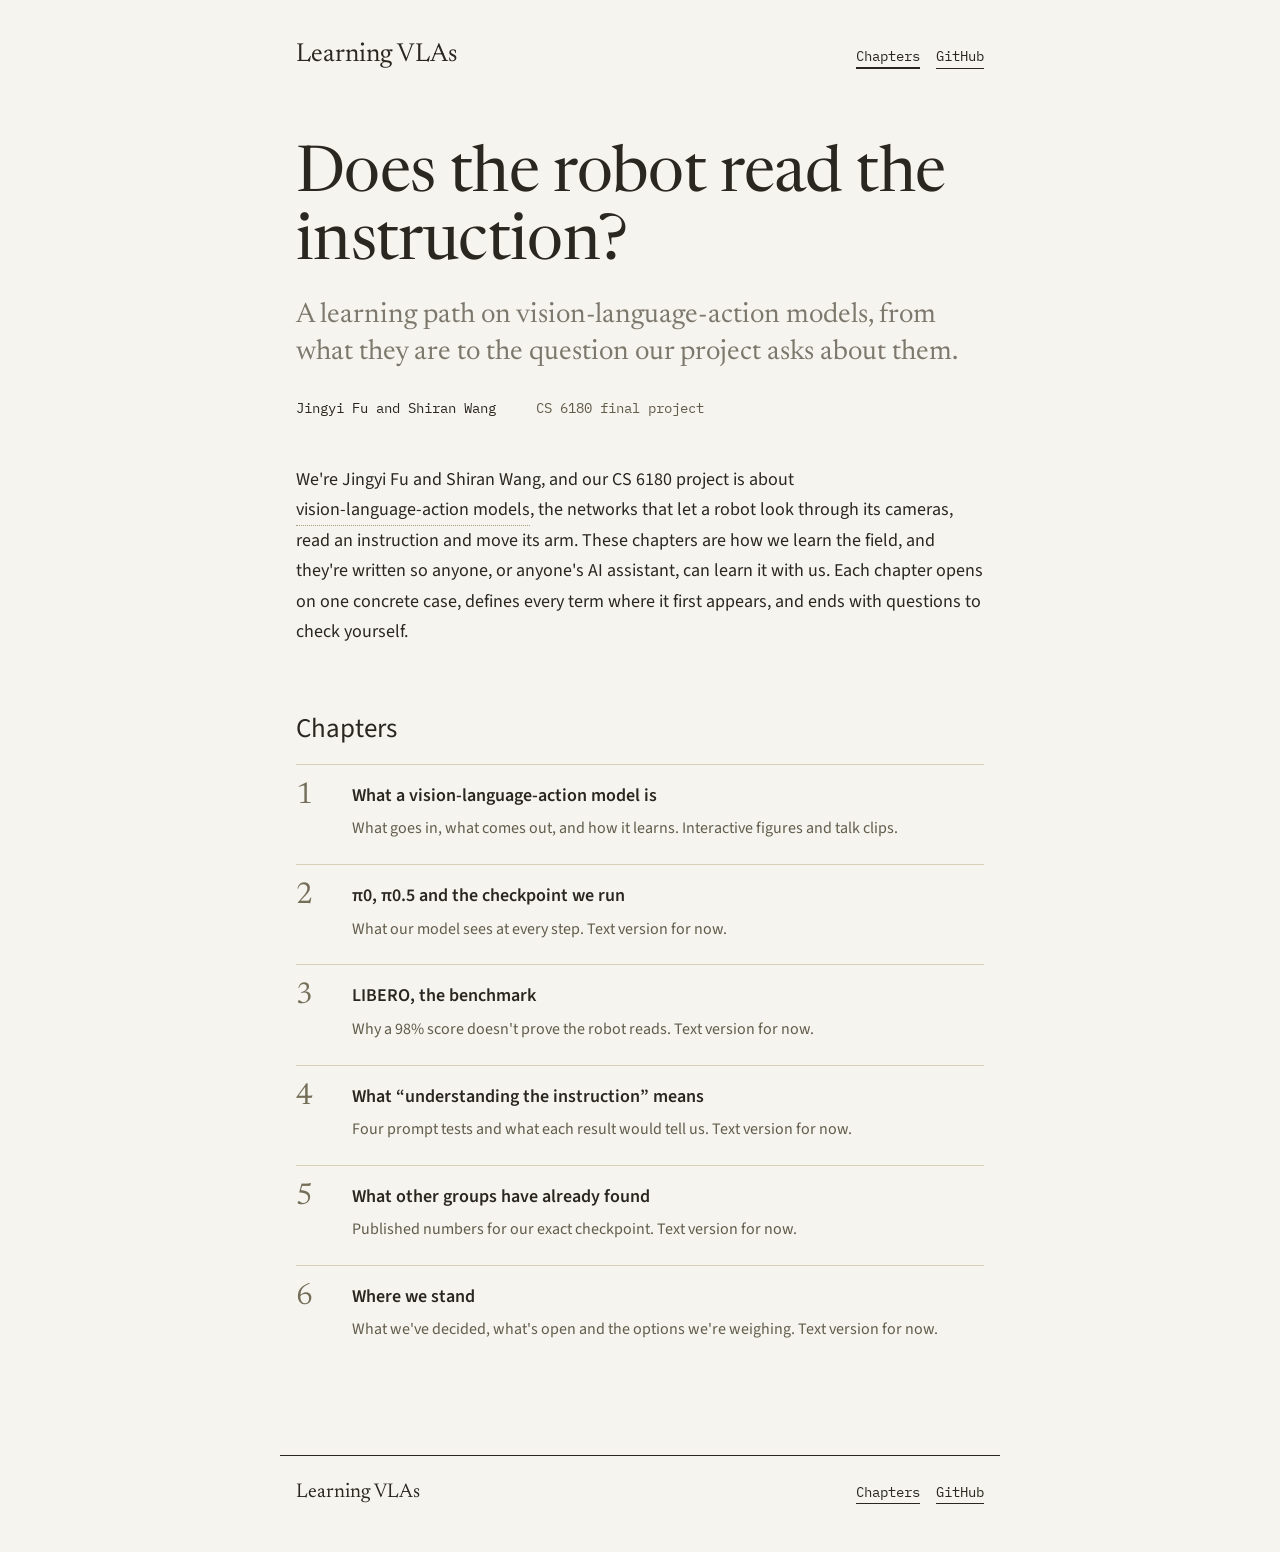
==== docs/index.html @ f16467ee "Chapter 1 as a web page, reference library and teaching-web skill - docs/: GitHub Pages site in Phys" ====
<!doctype html>
<html lang="en">
<head>
<meta charset="utf-8">
<meta name="viewport" content="width=device-width, initial-scale=1">
<title>Learning VLAs</title>
<meta name="description" content="A learning path on vision-language-action models, written for our CS 6180 final project.">
<link rel="preconnect" href="https://fonts.googleapis.com">
<link rel="preconnect" href="https://fonts.gstatic.com" crossorigin>
<link href="https://fonts.googleapis.com/css2?family=IBM+Plex+Mono:wght@400;500;600;700&family=Newsreader:opsz,wght@6..72,400&family=Source+Sans+3:wght@400;600&display=swap" rel="stylesheet">
<link rel="stylesheet" href="assets/css/site.css">
</head>
<body>
<header class="site-head">
  <a class="brand" href="index.html">Learning VLAs</a>
  <nav class="nav" aria-label="Site">
    <a href="index.html" aria-current="page">Chapters</a>
    <a href="https://github.com/blueif16/vla_final">GitHub</a>
  </nav>
</header>

<header class="doc-head">
  <h1>Does the robot read the instruction?</h1>
  <p class="subtitle">A learning path on vision-language-action models, from what they are to the question our project asks about them.</p>
  <div class="meta"><span>Jingyi Fu and Shiran Wang</span><span>CS 6180 final project</span></div>
</header>

<main class="prose" style="margin-top:48px">
  <p>We're Jingyi Fu and Shiran Wang, and our CS 6180 project is about <button class="term" data-term="vla">vision-language-action models</button>, the networks that let a robot look through its cameras, read an instruction and move its arm. These chapters are how we learn the field, and they're written so anyone, or anyone's AI assistant, can learn it with us. Each chapter opens on one concrete case, defines every term where it first appears, and ends with questions to check yourself.</p>

  <h2 id="chapters">Chapters</h2>
  <ol class="toc-list">
    <li><span class="n">1</span><div><a class="t" href="learn/01-what-a-vla-is.html">What a vision-language-action model is</a><p>What goes in, what comes out, and how it learns. Interactive figures and talk clips.</p></div></li>
    <li><span class="n">2</span><div><a class="t" href="https://github.com/blueif16/vla_final/blob/main/docs/learn/02-pi0-and-pi05.md">π0, π0.5 and the checkpoint we run</a><p>What our model sees at every step. Text version for now.</p></div></li>
    <li><span class="n">3</span><div><a class="t" href="https://github.com/blueif16/vla_final/blob/main/docs/learn/03-libero.md">LIBERO, the benchmark</a><p>Why a 98% score doesn't prove the robot reads. Text version for now.</p></div></li>
    <li><span class="n">4</span><div><a class="t" href="https://github.com/blueif16/vla_final/blob/main/docs/learn/04-the-grounding-question.md">What “understanding the instruction” means</a><p>Four prompt tests and what each result would tell us. Text version for now.</p></div></li>
    <li><span class="n">5</span><div><a class="t" href="https://github.com/blueif16/vla_final/blob/main/docs/learn/05-what-others-found.md">What other groups have already found</a><p>Published numbers for our exact checkpoint. Text version for now.</p></div></li>
    <li><span class="n">6</span><div><a class="t" href="https://github.com/blueif16/vla_final/blob/main/docs/learn/06-where-we-stand.md">Where we stand</a><p>What we've decided, what's open and the options we're weighing. Text version for now.</p></div></li>
  </ol>
</main>

<footer class="site-foot">
  <span class="brand">Learning VLAs</span>
  <nav class="nav"><a href="index.html">Chapters</a><a href="https://github.com/blueif16/vla_final">GitHub</a></nav>
</footer>
<script src="assets/js/glossary.js"></script>
<script src="assets/js/site.js"></script>
</body>
</html>
---- docs/assets/css/site.css ----
/* Learning-site styles. Palette and diagram vocabulary follow Physical Intelligence's blog
   (pi.website/blog/api-beta, measured 2026-11-11); fonts are the nearest open equivalents.
   Canonical copy: ~/.claude/skills/teaching-web/assets/site.css */

:root {
  --bg: #F5F4EF;          /* page and diagram background */
  --ink: #29271F;         /* text, labels */
  --ink-2: #625C4B;       /* secondary labels */
  --ink-3: #746D58;       /* tertiary, icons */
  --muted: #7C786C;       /* subtitle grey */
  --tan: #AAA184;         /* secondary arrows */
  --line: #D7CFB6;        /* borders, dots */
  --box: #EEECE4;         /* diagram boxes */
  --card: #FBFAF6;        /* cards */
  --white: #FFFFFF;
  --gold: #FBD45B;        /* the model / main flow */
  --gold-soft: #FDE9A6;
  --gold-edge: #C9A533;
  --green: #9BBC6C;       /* actions and the robot loop */
  --green-soft: #E4EDD6;
  --green-dark: #577B37;
  --frame: #0E0D0B;       /* media frames */
  --serif: "Newsreader", "Iowan Old Style", Georgia, serif;
  --sans: "Source Sans 3", "Source Sans Pro", system-ui, sans-serif;
  --mono: "IBM Plex Mono", ui-monospace, SFMono-Regular, Menlo, Consolas, monospace;
  --col: 720px;
  --wide: 980px;
  color-scheme: light;
}

* { box-sizing: border-box; }
html { scroll-behavior: smooth; scroll-padding-top: 24px; -webkit-text-size-adjust: 100%; }
body { margin: 0; background: var(--bg); color: var(--ink); font: 400 18px/1.68 var(--sans); -webkit-font-smoothing: antialiased; overflow-x: hidden; }
img { max-width: 100%; display: block; }
a { color: var(--ink-2); text-decoration: underline; text-decoration-color: var(--tan); text-underline-offset: 3px; }
a:hover { color: var(--ink); text-decoration-color: var(--ink); }
:focus-visible { outline: 2px solid var(--gold-edge); outline-offset: 2px; }

/* ---------- header and footer ---------- */
.site-head, .site-foot { max-width: var(--col); margin: 0 auto; padding: 40px 16px 0; display: flex; justify-content: space-between; align-items: baseline; gap: 16px; flex-wrap: wrap; }
.brand { font: 400 26px/1.2 var(--serif); color: var(--ink); text-decoration: none; }
.nav { display: flex; gap: 16px; }
.nav a { font: 14px var(--mono); color: var(--ink); text-decoration: none; border-bottom: 1px solid var(--ink); padding-bottom: 2px; }
.nav a[aria-current] { border-bottom-width: 2px; }
.site-foot { margin: 96px auto 48px; padding-top: 24px; border-top: 1px solid var(--ink); }
.site-foot .brand { font-size: 20px; }

/* ---------- chapter header ---------- */
.doc-head { max-width: var(--col); margin: 72px auto 0; padding: 0 16px; }
.doc-head h1 { font: 400 clamp(40px, 7vw, 64px)/1.06 var(--serif); letter-spacing: -0.01em; margin: 0; }
.subtitle { font: 400 clamp(21px, 3.2vw, 28px)/1.32 var(--serif); color: var(--muted); margin: 18px 0 0; }
.meta { display: flex; gap: 40px; flex-wrap: wrap; margin-top: 28px; font: 14px var(--mono); }
.meta span:first-child { color: var(--ink); }
.meta span { color: var(--ink-2); }

.outcomes { margin: 32px 0 0; padding: 18px 20px; background: var(--card); border: 1px solid var(--line); border-radius: 12px; }
.label { font: 600 12px/1.4 var(--mono); letter-spacing: .07em; text-transform: uppercase; color: var(--ink-3); }
.outcomes ul { margin: 8px 0 0; padding-left: 20px; font-size: 17px; }

/* ---------- prose ---------- */
.prose { max-width: var(--col); margin: 0 auto; padding: 0 16px; }
.prose p { margin: 0 0 18px; }
.prose h2 { font: 400 27px/1.3 var(--sans); margin: 64px 0 18px; }
.prose h3 { font: 600 19px/1.4 var(--sans); margin: 32px 0 10px; }
.prose ul, .prose ol { padding-left: 22px; margin: 0 0 18px; }
.prose li { margin-bottom: 6px; }
.prose em { font-style: italic; }
.q { font-family: var(--mono); font-size: .9em; background: var(--box); border-radius: 4px; padding: 1px 5px; }

/* ---------- terms with side notes ---------- */
.term { font: inherit; color: inherit; background: none; border: 0; padding: 0; margin: 0; cursor: help; line-height: inherit; border-bottom: 1.5px dotted var(--tan); border-radius: 0; text-align: inherit; }
.term:hover, .term[aria-expanded="true"] { background: rgba(251, 212, 91, .38); }
.term-pop { position: absolute; z-index: 60; width: min(320px, calc(100vw - 32px)); background: var(--white); border: 1px solid var(--line); border-radius: 12px; padding: 14px 16px 12px; box-shadow: 0 12px 32px rgba(41, 39, 31, .16); font: 15px/1.5 var(--sans); color: var(--ink); }
.term-pop[hidden] { display: none; }
.term-pop .label { margin-bottom: 6px; }
.term-pop .more { margin-top: 8px; font: 12px var(--mono); }

/* ---------- figures ---------- */
.fig { max-width: var(--wide); margin: 36px auto; padding: 0 16px; }
.fig svg { width: 100%; height: auto; display: block; }
.fig figcaption, .caption { max-width: var(--col); margin: 14px auto 0; font: 13.5px/1.62 var(--mono); color: var(--ink); }
.fig figcaption b { font-weight: 600; }
.credit { color: var(--ink-3); }
.frame { background: var(--frame); border-radius: 14px; padding: 8px; box-shadow: 0 10px 28px rgba(41, 39, 31, .14); }
.frame img { border-radius: 8px; width: 100%; }
.split { display: grid; grid-template-columns: 1fr 1fr; gap: 20px; }
@media (max-width: 760px) { .split { grid-template-columns: 1fr; } }
.panel-title { font: 700 14px var(--mono); letter-spacing: .04em; margin: 0 0 6px; }

/* diagram vocabulary (inline SVG) */
.dg text { font-family: var(--mono); fill: var(--ink); }
.dg .lbl { font-size: 15px; font-weight: 700; }
.dg .lbl-s { font-size: 13px; font-weight: 700; }
.dg .sub { font-size: 12px; font-weight: 500; fill: var(--ink-2); }
.dg .tiny { font-size: 10.5px; font-weight: 500; fill: var(--ink-3); }
.dg .bg { fill: var(--bg); }
.dg .box { fill: var(--box); stroke: var(--line); stroke-width: 1.5; }
.dg .wcard { fill: var(--white); stroke: var(--line); stroke-width: 1.5; }
.dg .hot { fill: var(--gold); stroke: var(--gold-edge); stroke-width: 1.5; }
.dg .act { fill: var(--green-soft); stroke: var(--green); stroke-width: 1.5; }
.dg .ghost { fill: var(--bg); stroke: var(--line); stroke-width: 1.5; stroke-dasharray: 6 6; }
.dg .flow { stroke: var(--gold); stroke-width: 8; fill: none; stroke-linejoin: round; }
.dg .flow-t { stroke: var(--tan); stroke-width: 4; fill: none; stroke-linejoin: round; }
.dg .loop { stroke: var(--green); stroke-width: 7; fill: none; stroke-linejoin: round; }
.dg .dash-w { stroke: #fff; stroke-width: 3.4; fill: none; stroke-dasharray: 10 34; opacity: .8; animation: dg-flow 1.4s linear infinite; }
.dg .dash-g { stroke: var(--green-dark); stroke-width: 3; fill: none; stroke-dasharray: 10 34; opacity: .8; animation: dg-flow 1.4s linear infinite; }
.dg .icon { stroke: var(--ink-3); stroke-width: 2.5; stroke-linejoin: round; fill: var(--box); }
.dg .ink-line { stroke: var(--ink-3); stroke-width: 2; fill: none; }
@keyframes dg-flow { to { stroke-dashoffset: -44; } }
.dg .arm-upper { transform-origin: 45px 50px; animation: dg-arm 4s ease-in-out infinite; }
@keyframes dg-arm { 0%, 100% { transform: rotate(0); } 40%, 60% { transform: rotate(9deg); } }
.dg [data-g] { transition: opacity .2s; }
.dg .dim { opacity: .22; }
@media (prefers-reduced-motion: reduce) { .dg .dash-w, .dg .dash-g { animation: none; opacity: 0; } .dg .arm-upper { animation: none; } }

/* ---------- interactive controls ---------- */
.ctrl { display: flex; align-items: center; gap: 10px; flex-wrap: wrap; margin-top: 10px; font: 13px var(--mono); color: var(--ink-2); }
.btn { font: 13px var(--mono); color: var(--ink); background: var(--white); border: 1px solid var(--line); border-radius: 8px; padding: 6px 12px; cursor: pointer; }
.btn:hover { border-color: var(--tan); }
.ctrl input[type=range] { flex: 1; min-width: 160px; accent-color: var(--gold-edge); }
.readout { font: 600 13px var(--mono); color: var(--ink); min-width: 9ch; }

.chunks { background: var(--card); border: 1px solid var(--line); border-radius: 12px; padding: 18px 18px 14px; }
.chunk-grid { display: grid; grid-template-columns: repeat(40, 1fr); gap: 3px; margin: 26px 0 8px; position: relative; }
.cell { aspect-ratio: 1 / 1.6; border-radius: 3px; background: var(--box); border: 1px solid var(--line); position: relative; transition: background .15s, border-color .15s; }
.cell.pred { background: var(--gold-soft); border-color: var(--gold-edge); }
.cell.done { background: var(--green); border-color: var(--green-dark); }
.cell.drop { background: var(--bg); border: 1px dashed var(--gold-edge); }
.cell.call::before { content: ""; position: absolute; left: 50%; top: -14px; width: 8px; height: 8px; margin-left: -4px; border-radius: 50%; background: var(--ink); }
.legend { display: flex; gap: 18px; flex-wrap: wrap; font: 12px var(--mono); color: var(--ink-2); }
.legend i { display: inline-block; width: 12px; height: 12px; border-radius: 3px; vertical-align: -2px; margin-right: 6px; border: 1px solid var(--line); }
.legend .k-pred { background: var(--gold-soft); border-color: var(--gold-edge); }
.legend .k-done { background: var(--green); border-color: var(--green-dark); }
.legend .k-drop { background: var(--bg); border: 1px dashed var(--gold-edge); }
.legend .k-call { background: var(--ink); border-radius: 50%; width: 8px; height: 8px; vertical-align: 1px; }
@media (max-width: 600px) { .chunk-grid { grid-template-columns: repeat(20, 1fr); } }

/* ---------- callouts ---------- */
.note { margin: 28px 0; padding: 16px 20px; background: var(--box); border-left: 3px solid var(--gold-edge); border-radius: 0 12px 12px 0; }
.note p:last-child { margin-bottom: 0; }
.note .label { margin-bottom: 6px; }

/* ---------- horizontal rails ---------- */
.rail { max-width: var(--wide); margin: 40px auto; padding: 0 16px; }
.rail-head { display: flex; justify-content: space-between; align-items: flex-end; gap: 16px; margin-bottom: 12px; }
.rail-title { font: 400 20px/1.35 var(--sans); margin: 2px 0 0; }
.rail-nav { display: flex; gap: 8px; flex-shrink: 0; }
.rail-nav button { width: 38px; height: 38px; border-radius: 50%; border: 1px solid var(--line); background: var(--white); color: var(--ink); font: 16px var(--mono); cursor: pointer; }
.rail-nav button:disabled { opacity: .35; cursor: default; }
.rail-track { display: flex; gap: 16px; overflow-x: auto; scroll-snap-type: x mandatory; padding: 2px 2px 18px; scrollbar-width: thin; scrollbar-color: var(--line) transparent; overscroll-behavior-x: contain; }
.card { flex: 0 0 min(84%, 390px); scroll-snap-align: start; background: var(--card); border: 1px solid var(--line); border-radius: 12px; overflow: hidden; display: flex; flex-direction: column; }
.card .media { aspect-ratio: 16 / 9; background: var(--frame); position: relative; overflow: hidden; }
.card .media > img { width: 100%; height: 100%; object-fit: cover; }
.card .media.pic { background: var(--white); border-bottom: 1px solid var(--line); }
.card .media.pic > img { object-fit: contain; padding: 8px; }
.card .media iframe { position: absolute; inset: 0; width: 100%; height: 100%; border: 0; }
.card .body { padding: 14px 16px 16px; font-size: 15.5px; line-height: 1.55; display: flex; flex-direction: column; flex: 1; }
.card h4 { font: 600 16.5px/1.35 var(--sans); margin: 8px 0 6px; }
.card p { margin: 0 0 8px; }
.card .src { margin-top: auto; padding-top: 8px; font: 12px/1.5 var(--mono); color: var(--ink-3); }
.tag { align-self: flex-start; font: 12px var(--mono); background: var(--box); border: 1px solid var(--line); border-radius: 6px; padding: 1px 8px; color: var(--ink-2); }
.card.text { background: var(--white); }
.card.text .body { font-size: 16px; justify-content: flex-start; }
.card .big { font: 400 40px/1.1 var(--serif); margin: 6px 0 8px; }
.yt-play { position: absolute; inset: 0; width: 100%; border: 0; padding: 0; background: linear-gradient(180deg, rgba(0,0,0,0) 45%, rgba(0,0,0,.55)); cursor: pointer; display: grid; place-items: center; }
.yt-play span { width: 58px; height: 58px; border-radius: 50%; background: rgba(255,255,255,.94); display: grid; place-items: center; box-shadow: 0 4px 14px rgba(0,0,0,.3); }
.yt-play svg { width: 20px; height: 20px; margin-left: 3px; fill: var(--ink); }
.yt-time { position: absolute; left: 10px; bottom: 10px; font: 12px var(--mono); color: #fff; background: rgba(14,13,11,.72); border-radius: 6px; padding: 2px 8px; pointer-events: none; }

/* ---------- contents ---------- */
.toc { position: fixed; left: 28px; top: 132px; width: 196px; font: 12.5px/1.45 var(--mono); display: none; }
.toc .label { margin-bottom: 10px; color: var(--ink); }
.toc a { display: block; color: var(--ink-3); text-decoration: none; padding: 5px 0 5px 12px; border-left: 2px solid var(--line); }
.toc a:hover { color: var(--ink); }
.toc a.active { color: var(--ink); border-left-color: var(--gold-edge); }
.contents { margin-top: 24px; border: 1px solid var(--line); border-radius: 12px; background: var(--card); }
.contents summary { cursor: pointer; padding: 10px 16px; font: 600 12px var(--mono); letter-spacing: .07em; text-transform: uppercase; color: var(--ink-3); }
.contents ol { margin: 0; padding: 0 16px 12px 36px; font: 14px/1.7 var(--mono); }
.contents a { text-decoration: none; }
@media (min-width: 1400px) { .toc { display: block; } .contents { display: none; } }
.progress { position: fixed; top: 0; left: 0; height: 3px; width: 0; background: var(--gold-edge); z-index: 70; }

/* ---------- check yourself ---------- */
.quiz { list-style: none; padding: 0 !important; counter-reset: q; }
.quiz > li { counter-increment: q; background: var(--card); border: 1px solid var(--line); border-radius: 12px; padding: 14px 18px; margin-bottom: 12px; }
.quiz > li > p:first-child::before { content: counter(q) ". "; font-family: var(--mono); color: var(--ink-3); }
.quiz details summary { cursor: pointer; font: 13px var(--mono); color: var(--ink-2); }
.quiz details[open] summary { margin-bottom: 8px; }
.quiz details p { margin: 0; }

/* ---------- chapter nav and lists ---------- */
.chapter-nav { max-width: var(--col); margin: 56px auto 0; padding: 0 16px; display: grid; grid-template-columns: 1fr 1fr; gap: 14px; }
.chapter-nav a { display: block; padding: 14px 16px; border: 1px solid var(--line); border-radius: 12px; background: var(--card); text-decoration: none; color: var(--ink); }
.chapter-nav a:hover { border-color: var(--tan); }
.chapter-nav .next { text-align: right; grid-column: 2; }
.sources { font-size: 15px; }
.sources li { margin-bottom: 8px; }
.toc-list { list-style: none; padding: 0 !important; }
.toc-list li { border-top: 1px solid var(--line); padding: 16px 0; display: grid; grid-template-columns: 48px 1fr; gap: 8px; }
.toc-list .n { font: 400 30px/1 var(--serif); color: var(--ink-3); }
.toc-list a.t { font: 600 18px var(--sans); color: var(--ink); text-decoration: none; }
.toc-list p { margin: 4px 0 0; color: var(--ink-2); font-size: 16px; }

/* wide diagrams pan sideways on phones instead of shrinking past reading size */
.pan { overflow-x: auto; -webkit-overflow-scrolling: touch; scrollbar-width: thin; scrollbar-color: var(--line) transparent; }
@media (max-width: 760px) {
  .fig svg.wide { min-width: 720px; }
  .fig .pan + figcaption::before { content: "Drag the figure sideways to see all of it. "; color: var(--ink-3); }
}
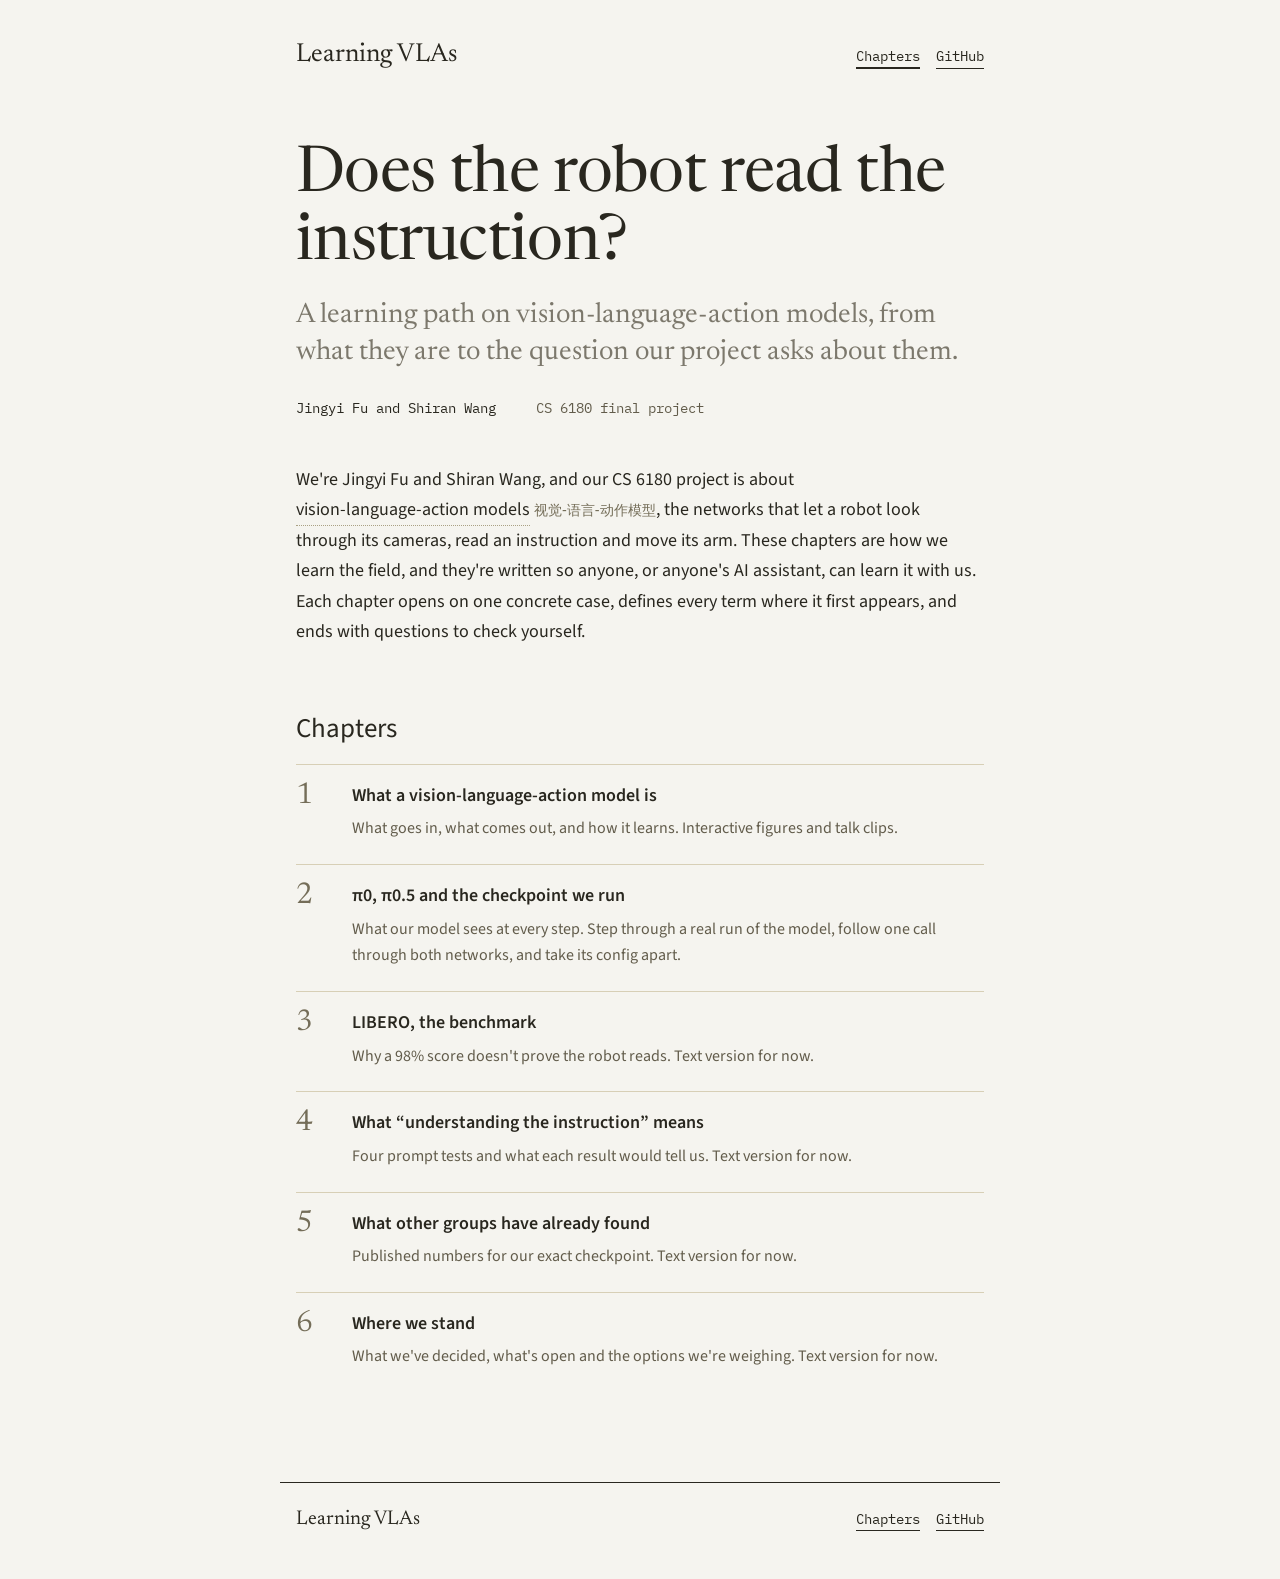
==== commit 7db4e1ad: "Chapter 2 as a web page, experiment 1's first answer, fact fixes - docs/learn/02-pi0-and-pi05.html: " ====
--- a/docs/index.html
+++ b/docs/index.html
@@ -31,7 +31,7 @@
   <h2 id="chapters">Chapters</h2>
   <ol class="toc-list">
     <li><span class="n">1</span><div><a class="t" href="learn/01-what-a-vla-is.html">What a vision-language-action model is</a><p>What goes in, what comes out, and how it learns. Interactive figures and talk clips.</p></div></li>
-    <li><span class="n">2</span><div><a class="t" href="https://github.com/blueif16/vla_final/blob/main/docs/learn/02-pi0-and-pi05.md">π0, π0.5 and the checkpoint we run</a><p>What our model sees at every step. Text version for now.</p></div></li>
+    <li><span class="n">2</span><div><a class="t" href="learn/02-pi0-and-pi05.html">π0, π0.5 and the checkpoint we run</a><p>What our model sees at every step. Step through a real run of the model, follow one call through both networks, and take its config apart.</p></div></li>
     <li><span class="n">3</span><div><a class="t" href="https://github.com/blueif16/vla_final/blob/main/docs/learn/03-libero.md">LIBERO, the benchmark</a><p>Why a 98% score doesn't prove the robot reads. Text version for now.</p></div></li>
     <li><span class="n">4</span><div><a class="t" href="https://github.com/blueif16/vla_final/blob/main/docs/learn/04-the-grounding-question.md">What “understanding the instruction” means</a><p>Four prompt tests and what each result would tell us. Text version for now.</p></div></li>
     <li><span class="n">5</span><div><a class="t" href="https://github.com/blueif16/vla_final/blob/main/docs/learn/05-what-others-found.md">What other groups have already found</a><p>Published numbers for our exact checkpoint. Text version for now.</p></div></li>
--- a/docs/assets/css/site.css
+++ b/docs/assets/css/site.css
@@ -31,7 +31,7 @@
 * { box-sizing: border-box; }
 html { scroll-behavior: smooth; scroll-padding-top: 24px; -webkit-text-size-adjust: 100%; }
 body { margin: 0; background: var(--bg); color: var(--ink); font: 400 18px/1.68 var(--sans); -webkit-font-smoothing: antialiased; overflow-x: hidden; }
-img { max-width: 100%; display: block; }
+img { max-width: 100%; height: auto; display: block; }   /* height:auto keeps the width/height attributes from stretching a scaled image */
 a { color: var(--ink-2); text-decoration: underline; text-decoration-color: var(--tan); text-underline-offset: 3px; }
 a:hover { color: var(--ink); text-decoration-color: var(--ink); }
 :focus-visible { outline: 2px solid var(--gold-edge); outline-offset: 2px; }
@@ -74,16 +74,36 @@
 .term-pop[hidden] { display: none; }
 .term-pop .label { margin-bottom: 6px; }
 .term-pop .more { margin-top: 8px; font: 12px var(--mono); }
+/* Chinese name of a term, from the glossary's zh field: after the term's first use and in its side note.
+   System CJK fonts only, so no web font is downloaded. */
+.zh { font-family: "PingFang SC", "Hiragino Sans GB", "Microsoft YaHei", "Noto Sans CJK SC", sans-serif; font-size: .8em; font-weight: 400; font-style: normal; letter-spacing: 0; text-transform: none; color: var(--ink-3); white-space: nowrap; }
+.term-zh { white-space: nowrap; }
+.term-pop .label .zh { font-size: 13px; margin-left: .5em; color: var(--ink-2); }
 
 /* ---------- figures ---------- */
 .fig { max-width: var(--wide); margin: 36px auto; padding: 0 16px; }
 .fig svg { width: 100%; height: auto; display: block; }
+.fig.narrow { max-width: calc(var(--col) + 32px); }   /* photos that would be too tall at full width */
 .fig figcaption, .caption { max-width: var(--col); margin: 14px auto 0; font: 13.5px/1.62 var(--mono); color: var(--ink); }
 .fig figcaption b { font-weight: 600; }
 .credit { color: var(--ink-3); }
 .frame { background: var(--frame); border-radius: 14px; padding: 8px; box-shadow: 0 10px 28px rgba(41, 39, 31, .14); }
 .frame img { border-radius: 8px; width: 100%; }
 .split { display: grid; grid-template-columns: 1fr 1fr; gap: 20px; }
+
+/* real frames on a grid: rows are cameras, columns are moments (labels stay HTML, never baked into pictures) */
+.film { display: grid; grid-template-columns: auto repeat(var(--cols, 4), minmax(0, 1fr)); gap: 6px; align-items: center; }
+.film img { width: 100%; aspect-ratio: 1; object-fit: cover; border-radius: 6px; }
+.film-col { font: 12px/1.4 var(--mono); color: var(--line); padding: 4px 2px 2px; }
+.film-col b { color: #fff; font-weight: 600; display: block; }
+.film-row { font: 600 11px var(--mono); letter-spacing: .07em; text-transform: uppercase; color: var(--line); writing-mode: vertical-rl; transform: rotate(180deg); text-align: center; padding: 0 2px; }
+@media (max-width: 760px) { .film { min-width: 600px; } }
+
+/* real pictures paired with the sentence that comes with each */
+.shots { display: grid; gap: 10px; }
+.shot { display: grid; grid-template-columns: minmax(0, 40%) 1fr; gap: 12px; align-items: center; background: var(--card); border: 1px solid var(--line); border-radius: 12px; padding: 8px 12px 8px 8px; }
+.shot img { width: 100%; border-radius: 8px; }
+.shot p { margin: 0; font: 12.5px/1.5 var(--mono); color: var(--ink); }
 @media (max-width: 760px) { .split { grid-template-columns: 1fr; } }
 .panel-title { font: 700 14px var(--mono); letter-spacing: .04em; margin: 0 0 6px; }
 
@@ -195,6 +215,7 @@
 .chapter-nav .next { text-align: right; grid-column: 2; }
 .sources { font-size: 15px; }
 .sources li { margin-bottom: 8px; }
+.sources code { overflow-wrap: anywhere; }   /* long file paths wrap on phones */
 .toc-list { list-style: none; padding: 0 !important; }
 .toc-list li { border-top: 1px solid var(--line); padding: 16px 0; display: grid; grid-template-columns: 48px 1fr; gap: 8px; }
 .toc-list .n { font: 400 30px/1 var(--serif); color: var(--ink-3); }
@@ -207,3 +228,211 @@
   .fig svg.wide { min-width: 720px; }
   .fig .pan + figcaption::before { content: "Drag the figure sideways to see all of it. "; color: var(--ink-3); }
 }
+
+/* =====================================================================================================
+   Components added with chapter 2 (2026-11-11). Reusable; chapter 1 does not use them.
+   ===================================================================================================== */
+
+/* a frame for a diagram copied from a paper: white, thin border, no dark matte */
+.frame.paper { background: var(--white); border: 1px solid var(--line); box-shadow: none; padding: 14px; }
+.frame.paper img { border-radius: 4px; }
+
+/* ---------- one model call as request and response (.callcard) ---------- */
+.callcard { max-width: var(--wide); margin: 48px auto 36px; padding: 0 16px; }
+.cc { display: grid; grid-template-columns: minmax(0, 1fr) 64px minmax(0, 1.08fr); gap: 16px; background: var(--card); border: 1px solid var(--line); border-radius: 16px; padding: 18px; }
+.cc .label { margin-bottom: 10px; }
+.cc-pics { display: grid; grid-template-columns: 1fr 1fr; gap: 10px; }
+.cc-pics figure { margin: 0; }
+.cc-pics img { width: 100%; aspect-ratio: 1; border-radius: 8px; background: var(--frame); }
+.cc-pics figcaption { font: 11.5px/1.4 var(--mono); color: var(--ink-2); margin-top: 6px; }
+.cc-say { margin-top: 12px; background: var(--white); border: 1px solid var(--line); border-radius: 10px; padding: 10px 12px; font: 14px/1.4 var(--mono); }
+.cc-say small { display: block; font-size: 11.5px; color: var(--ink-3); margin-bottom: 2px; }
+.cc-none { margin-top: 10px; font: 11.5px/1.45 var(--mono); color: var(--ink-3); }
+.cc-mid { display: flex; flex-direction: column; align-items: center; justify-content: center; gap: 10px; }
+.cc-model { writing-mode: vertical-rl; transform: rotate(180deg); background: var(--gold); border: 1.5px solid var(--gold-edge); border-radius: 12px; padding: 14px 8px; font: 700 13px var(--mono); letter-spacing: .06em; text-align: center; }
+.cc-arrow { width: 28px; height: 28px; }
+.cc-out svg { width: 100%; height: auto; display: block; }
+@media (max-width: 760px) {
+  .cc { grid-template-columns: minmax(0, 1fr); }
+  .cc-mid { flex-direction: row; }
+  .cc-model { writing-mode: horizontal-tb; transform: none; padding: 6px 14px; }
+  .cc-arrow { transform: rotate(90deg); }
+}
+
+/* ---------- action-chunk heat map (drawn by site.js into an svg) ---------- */
+.chunk-svg text { font-family: var(--mono); }
+.chunk-svg .ck-head { font-size: 13px; font-weight: 600; fill: var(--ink-2); }
+.chunk-svg .ck-row { font-size: 12px; fill: var(--ink-3); }
+.chunk-svg .ck-val { font-size: 13px; font-weight: 600; }
+.chunk-svg .ck-cell { stroke: var(--bg); stroke-width: 2; }
+.chunk-svg .ck-drop .ck-cell, .chunk-svg .ck-drop .ck-val { opacity: .38; }
+.chunk-svg .ck-run { stroke: var(--green-dark); stroke-width: 3; fill: none; }
+.chunk-svg .ck-out { stroke: var(--tan); stroke-width: 2; stroke-dasharray: 5 5; fill: none; }
+.chunk-svg .ck-tag { font-size: 12px; font-weight: 700; letter-spacing: .05em; fill: var(--ink); }
+.chunk-svg .ck-tag2 { font-size: 11px; fill: var(--ink-3); }
+.chunk-key { display: flex; align-items: center; gap: 8px; font: 11.5px var(--mono); color: var(--ink-2); margin-top: 8px; flex-wrap: wrap; }
+.chunk-key i { display: inline-block; width: 120px; height: 10px; border-radius: 3px; background: linear-gradient(90deg, #3F6FA8, #EEECE4, #577B37); }
+
+/* ---------- scroll-driven figure: a sticky stage that follows the steps (.scrolly) ---------- */
+.scrolly { max-width: var(--wide); margin: 24px auto 8px; padding: 0 16px; display: grid; grid-template-columns: minmax(0, .78fr) minmax(0, 1.22fr); gap: 36px; }
+.scrolly .stage-wrap { grid-column: 2; grid-row: 1; align-self: start; position: sticky; top: max(16px, calc(50vh - 330px)); }
+.scrolly .steps { grid-column: 1; grid-row: 1; padding: 22vh 0 34vh; }
+.scrolly .step { min-height: 72vh; display: flex; align-items: flex-start; }
+.scrolly .step:last-child { min-height: 40vh; }
+.scrolly .step > div { background: var(--card); border: 1px solid var(--line); border-radius: 12px; padding: 16px 18px; font-size: 17px; line-height: 1.6; opacity: .5; transition: opacity .3s, border-color .3s; }
+.scrolly .step.is-on > div { opacity: 1; border-color: var(--gold-edge); }
+.scrolly .step p { margin: 0 0 10px; }
+.scrolly .step p:last-child { margin-bottom: 0; }
+.scrolly .step .label { margin-bottom: 6px; }
+.stage { background: var(--bg); border: 1px solid var(--line); border-radius: 16px; overflow: hidden; }
+.stage svg { display: block; width: 100%; height: auto; }
+.minimap { display: flex; gap: 6px; flex-wrap: wrap; padding: 10px 12px; border-bottom: 1px solid var(--line); background: var(--card); }
+.minimap span { font: 600 10.5px/1.2 var(--mono); letter-spacing: .06em; text-transform: uppercase; padding: 4px 8px; border-radius: 999px; border: 1px solid var(--line); color: var(--ink-3); background: var(--white); transition: background .3s, border-color .3s, color .3s; }
+.minimap span.on { background: var(--gold); border-color: var(--gold-edge); color: var(--ink); }
+.minimap span.on.g { background: var(--green-soft); border-color: var(--green); }
+.stage .scene { opacity: 0; transition: opacity .45s ease; pointer-events: none; }
+.stage .scene.on { opacity: 1; pointer-events: auto; }
+.stage-ctrl { display: flex; align-items: center; gap: 10px; padding: 8px 12px 10px; border-top: 1px solid var(--line); font: 12px var(--mono); color: var(--ink-2); }
+.stage-ctrl input[type=range] { flex: 1; accent-color: var(--gold-edge); }
+.stage-ctrl[hidden] { display: none; }
+.scrolly-cap { max-width: var(--col); margin: 0 auto 36px; padding: 0 16px; font: 13.5px/1.62 var(--mono); }
+.scrolly-cap b { font-weight: 600; }
+@media (max-width: 900px) {
+  .scrolly { display: block; }
+  .scrolly .stage-wrap { position: sticky; top: 0; z-index: 5; background: var(--bg); padding: 0 0 6px; margin: 0 -16px; }
+  .scrolly .stage { border-radius: 0; border-left: 0; border-right: 0; }
+  .stage svg { max-height: 46vh; width: auto; max-width: 100%; margin: 0 auto; }
+  .scrolly .steps { padding: 8vh 0 26vh; position: relative; z-index: 1; }
+  .scrolly .step { min-height: 64vh; }
+  .scrolly .step > div { font-size: 16px; }
+  /* the stage shrinks to about 0.6 of its drawn size on a phone, so its labels are drawn larger there */
+  .stage .dg .tiny { font-size: 13px; }
+  .stage .dg .sub { font-size: 14px; }
+  .stage .dg .lbl-s { font-size: 15px; }
+  .stage .dg .lbl { font-size: 17px; }
+  .stage .dg .q18 { font-size: 21px; }
+  .stage .dg .q15 { font-size: 16.5px; }
+}
+@media (prefers-reduced-motion: reduce) {
+  .stage .scene, .minimap span, .scrolly .step > div { transition: none; }
+}
+
+/* ---------- a figure with a few settings to switch between (.modes) ---------- */
+.seg { display: inline-flex; flex-wrap: wrap; gap: 0; border: 1px solid var(--line); border-radius: 10px; overflow: hidden; background: var(--white); margin-bottom: 12px; }
+.seg button { font: 12.5px var(--mono); border: 0; border-right: 1px solid var(--line); background: var(--white); color: var(--ink-2); padding: 8px 12px; cursor: pointer; }
+.seg button:last-child { border-right: 0; }
+.seg button[aria-pressed="true"] { background: var(--gold); color: var(--ink); font-weight: 600; }
+.mode-note { background: var(--card); border: 1px solid var(--line); border-radius: 12px; padding: 12px 16px; margin: 12px auto 0; font-size: 16px; line-height: 1.6; max-width: var(--col); }
+.mode-note .label { margin-bottom: 4px; }
+.dg .grad { stroke: #B5652D; stroke-width: 4; fill: none; stroke-dasharray: 9 7; animation: dg-back 1.1s linear infinite; }
+@keyframes dg-back { to { stroke-dashoffset: 32; } }
+.dg .wall { fill: #B5652D; }
+@media (prefers-reduced-motion: reduce) { .dg .grad { animation: none; } }
+
+/* ---------- code with linked annotations (.annot) ---------- */
+.annot { display: grid; grid-template-columns: minmax(0, 1.25fr) minmax(0, 1fr); gap: 18px; align-items: start; }
+.code { background: var(--frame); color: #E9E5D8; border-radius: 14px; padding: 14px 0; font: 12.5px/1.75 var(--mono); overflow-x: auto; margin: 0; }
+.code .ln { display: grid; grid-template-columns: 54px minmax(0, 1fr); padding: 0 16px 0 0; }
+.code .ln::before { content: attr(data-n); padding-right: 12px; text-align: right; color: #6F6A5A; }
+.code .lc { white-space: pre-wrap; overflow-wrap: anywhere; }   /* long lines wrap instead of hiding past the edge */
+.code .dim { color: #8C866F; }
+.code .k { color: #E9E5D8; border-radius: 4px; border-bottom: 1.5px dotted var(--gold-edge); cursor: pointer; padding: 1px 2px; }
+.code .k:hover, .code .k:focus-visible, .code .k.hot { background: rgba(251, 212, 91, .28); color: #fff; outline: none; }
+.code-path { font: 12px var(--mono); color: var(--ink-3); margin: 0 0 6px; }
+.annot-out { margin-top: 10px; background: var(--white); border: 1px solid var(--line); border-left: 3px solid var(--gold-edge); border-radius: 0 10px 10px 0; padding: 10px 14px; font-size: 15.5px; line-height: 1.55; min-height: 4.5em; }
+.annot-out code { font-size: .88em; }
+.spec { background: var(--card); border: 1px solid var(--line); border-radius: 14px; padding: 6px 12px; }
+.spec .label { margin: 10px 0 4px; }
+.spec .row { display: grid; grid-template-columns: 92px 1fr; gap: 10px; align-items: center; padding: 8px; border: 1.5px solid transparent; border-radius: 10px; transition: opacity .2s, border-color .2s, background .2s; font-size: 14.5px; line-height: 1.4; }
+.spec .row > :first-child { font: 600 10.5px/1.3 var(--mono); letter-spacing: .05em; text-transform: uppercase; color: var(--ink-3); }
+.spec .thumbs { display: flex; gap: 6px; flex-wrap: wrap; }
+.spec .thumbs img { width: 52px; height: 52px; border-radius: 6px; }
+.spec .thumbs figure { margin: 0; text-align: center; font: 10px var(--mono); color: var(--ink-3); }
+.spec .ghostbox { border: 1.5px dashed var(--line); border-radius: 8px; padding: 4px 8px; color: var(--ink-3); font: 12px var(--mono); }
+.spec .nums { font: 12px/1.5 var(--mono); }
+.spec .nums s { color: var(--ink-3); }
+.spec .no { display: inline-block; font: 600 11px var(--mono); color: #fff; background: #B5652D; border-radius: 5px; padding: 0 6px; margin-left: 4px; }
+.focus .spec .row:not(.hot) { opacity: .4; }
+.spec .row.hot { border-color: var(--gold-edge); background: var(--gold-soft); }
+@media (max-width: 860px) { .annot { grid-template-columns: minmax(0, 1fr); } }
+
+/* ---------- a timeline that runs across on wide screens and down on phones (.timeline) ---------- */
+.timeline { list-style: none; max-width: var(--wide); margin: 32px auto 10px; padding: 0 16px; display: grid; grid-template-columns: repeat(var(--n, 8), minmax(0, 1fr)); }
+.timeline li { position: relative; padding: 30px 12px 0 0; }
+.timeline li::before { content: ""; position: absolute; left: 0; right: 0; top: 9px; height: 2px; background: var(--line); }
+.timeline .dot { position: absolute; left: 0; top: 3px; width: 14px; height: 14px; border-radius: 50%; border: 2px solid var(--ink-3); background: var(--bg); }
+.timeline li.open .dot { background: var(--gold); border-color: var(--gold-edge); }
+.timeline li.ours .dot { width: 20px; height: 20px; top: 0; box-shadow: 0 0 0 5px rgba(251, 212, 91, .35); }
+.timeline time { display: block; font: 600 11.5px var(--mono); color: var(--ink-3); }
+.timeline b { display: block; font: 400 21px/1.15 var(--serif); margin: 3px 0 5px; }
+.timeline p { margin: 0; font-size: 13.5px; line-height: 1.45; color: var(--ink-2); }
+.timeline .tag { margin-top: 6px; display: inline-block; font-size: 10.5px; padding: 0 6px; }
+.timeline-key { max-width: var(--wide); margin: 0 auto; padding: 0 16px; font: 12px var(--mono); color: var(--ink-2); display: flex; gap: 18px; flex-wrap: wrap; }
+.timeline-key i { display: inline-block; width: 11px; height: 11px; border-radius: 50%; border: 2px solid var(--ink-3); vertical-align: -1px; margin-right: 6px; }
+.timeline-key i.g { background: var(--gold); border-color: var(--gold-edge); }
+@media (max-width: 860px) {
+  .timeline { grid-template-columns: 1fr; }
+  .timeline li { padding: 0 0 18px 30px; }
+  .timeline li::before { left: 6px; right: auto; top: 0; bottom: 0; width: 2px; height: auto; }
+  .timeline .dot { top: 2px; }
+  .timeline li.ours .dot { left: -3px; }
+}
+
+/* ---------- a to-scale share bar (.sharebar) ---------- */
+.sharebar { display: flex; height: 46px; border-radius: 10px; overflow: hidden; border: 1px solid var(--line); background: var(--box); }
+.sharebar > span { display: block; height: 100%; }
+.sharebar .s-a { background: var(--green); border-right: 2px solid var(--bg); }
+.sharebar .s-b { background: var(--box); }
+.share-labels { display: flex; justify-content: space-between; gap: 16px; margin-top: 8px; font: 12.5px/1.5 var(--mono); }
+.share-labels div:last-child { text-align: right; }
+.share-labels b { font-weight: 700; }
+
+/* ---------- bars against one scale, with direct labels (.ruler) ---------- */
+.ruler { background: var(--card); border: 1px solid var(--line); border-radius: 14px; padding: 16px 18px 12px; }
+.ruler .r-row { display: grid; grid-template-columns: 190px 1fr; gap: 14px; align-items: center; margin-bottom: 14px; }
+.ruler .r-name { font-size: 15px; line-height: 1.3; }
+.ruler .r-name small { display: block; font: 11.5px var(--mono); color: var(--ink-3); }
+.ruler .r-track { position: relative; height: 26px; background: repeating-linear-gradient(90deg, transparent 0 calc(25% - 1px), var(--line) calc(25% - 1px) 25%); border-left: 1px solid var(--ink-3); }
+.ruler .r-bar { position: absolute; left: 0; top: 4px; bottom: 4px; background: var(--gold); border: 1.5px solid var(--gold-edge); border-left: 0; border-radius: 0 4px 4px 0; }
+.ruler .r-val { position: absolute; top: 3px; font: 700 13px var(--mono); white-space: nowrap; padding-left: 8px; }
+.ruler .r-axis { display: grid; grid-template-columns: 190px 1fr; gap: 14px; font: 11px var(--mono); color: var(--ink-3); }
+.ruler .r-axis div:last-child { display: flex; justify-content: space-between; }
+@media (max-width: 600px) { .ruler .r-row, .ruler .r-axis { grid-template-columns: 1fr; gap: 4px; } .ruler .r-axis div:first-child { display: none; } }
+
+/* ---------- one clip inside the text, instead of a rail (.clip-aside) ---------- */
+.clip-aside { display: grid; grid-template-columns: minmax(0, 44%) 1fr; gap: 16px; align-items: start; background: var(--card); border: 1px solid var(--line); border-radius: 12px; padding: 10px; margin: 26px 0; }
+.clip-aside .media { aspect-ratio: 16 / 9; background: var(--frame); position: relative; overflow: hidden; border-radius: 8px; }
+.clip-aside .media > img { width: 100%; height: 100%; object-fit: cover; }
+.clip-aside .media iframe { position: absolute; inset: 0; width: 100%; height: 100%; border: 0; }
+.clip-aside .body { font-size: 15.5px; line-height: 1.55; padding: 2px 6px 4px 0; }
+.clip-aside .body p { margin: 6px 0 0; }
+.clip-aside .src { font: 12px/1.5 var(--mono); color: var(--ink-3); margin-top: 8px; }
+@media (max-width: 600px) { .clip-aside { grid-template-columns: 1fr; } }
+
+/* tokens in one row (chapter 2, figure 2.3): picture tokens in two tans, word tokens white with a dark edge */
+.dg .tok-a { fill: #E3DBC4; }
+.dg .tok-b { fill: #CDBF9C; }
+.dg .tok-w { fill: #fff; stroke: var(--ink); stroke-width: 2; }
+.dg .pgrid { stroke: #fff; stroke-width: 1; opacity: .6; fill: none; }
+.dg .pick { fill: none; stroke: var(--gold); stroke-width: 3; }
+.dg .lyr { fill: var(--gold-soft); stroke: var(--gold-edge); stroke-width: 1.2; }
+.dg .lyr-x { fill: var(--green-soft); stroke: var(--green); stroke-width: 1.2; }
+.dg .rd { stroke: var(--tan); stroke-width: 1.6; fill: none; }
+.dg .big { font-family: var(--serif); font-size: 30px; font-weight: 400; }
+.dg .q18 { font-size: 18px; font-weight: 500; }
+.dg .q15 { font-size: 15px; font-weight: 500; }
+.dg .tk { font-size: 12px; font-weight: 700; }
+.dg .tkid { font-size: 9.5px; fill: var(--ink-3); }
+.stage .chunk-svg .ck-val { font-size: 14px; }
+.dg .rust { fill: #B5652D; }
+.chunk-svg.ck-small .ck-val { font-size: 14px; }
+@media (max-width: 760px) { [data-widget=modes] .pan ~ figcaption::before { content: "Drag the figure sideways to see all of it. "; color: var(--ink-3); } }
+
+/* ---------- a recorded run, call by call (.cc with data-widget=episode) ---------- */
+.ep-bar { grid-column: 1 / -1; display: grid; grid-template-columns: auto minmax(0, 1fr); gap: 6px 18px; align-items: center; border-top: 1px solid var(--line); padding-top: 14px; }
+.ep-ctrl { display: flex; gap: 8px; align-items: center; flex-wrap: wrap; }
+.ep-label { font: 600 12.5px var(--mono); color: var(--ink); min-width: 25ch; }
+.ep-strip-wrap .label { margin-bottom: 2px; }
+.ep-strip { width: 100%; height: auto; display: block; }
+.ep-strip .ep-tick { font: 11px var(--mono); fill: var(--ink-3); }
+@media (max-width: 760px) { .ep-bar { grid-template-columns: minmax(0, 1fr); } }
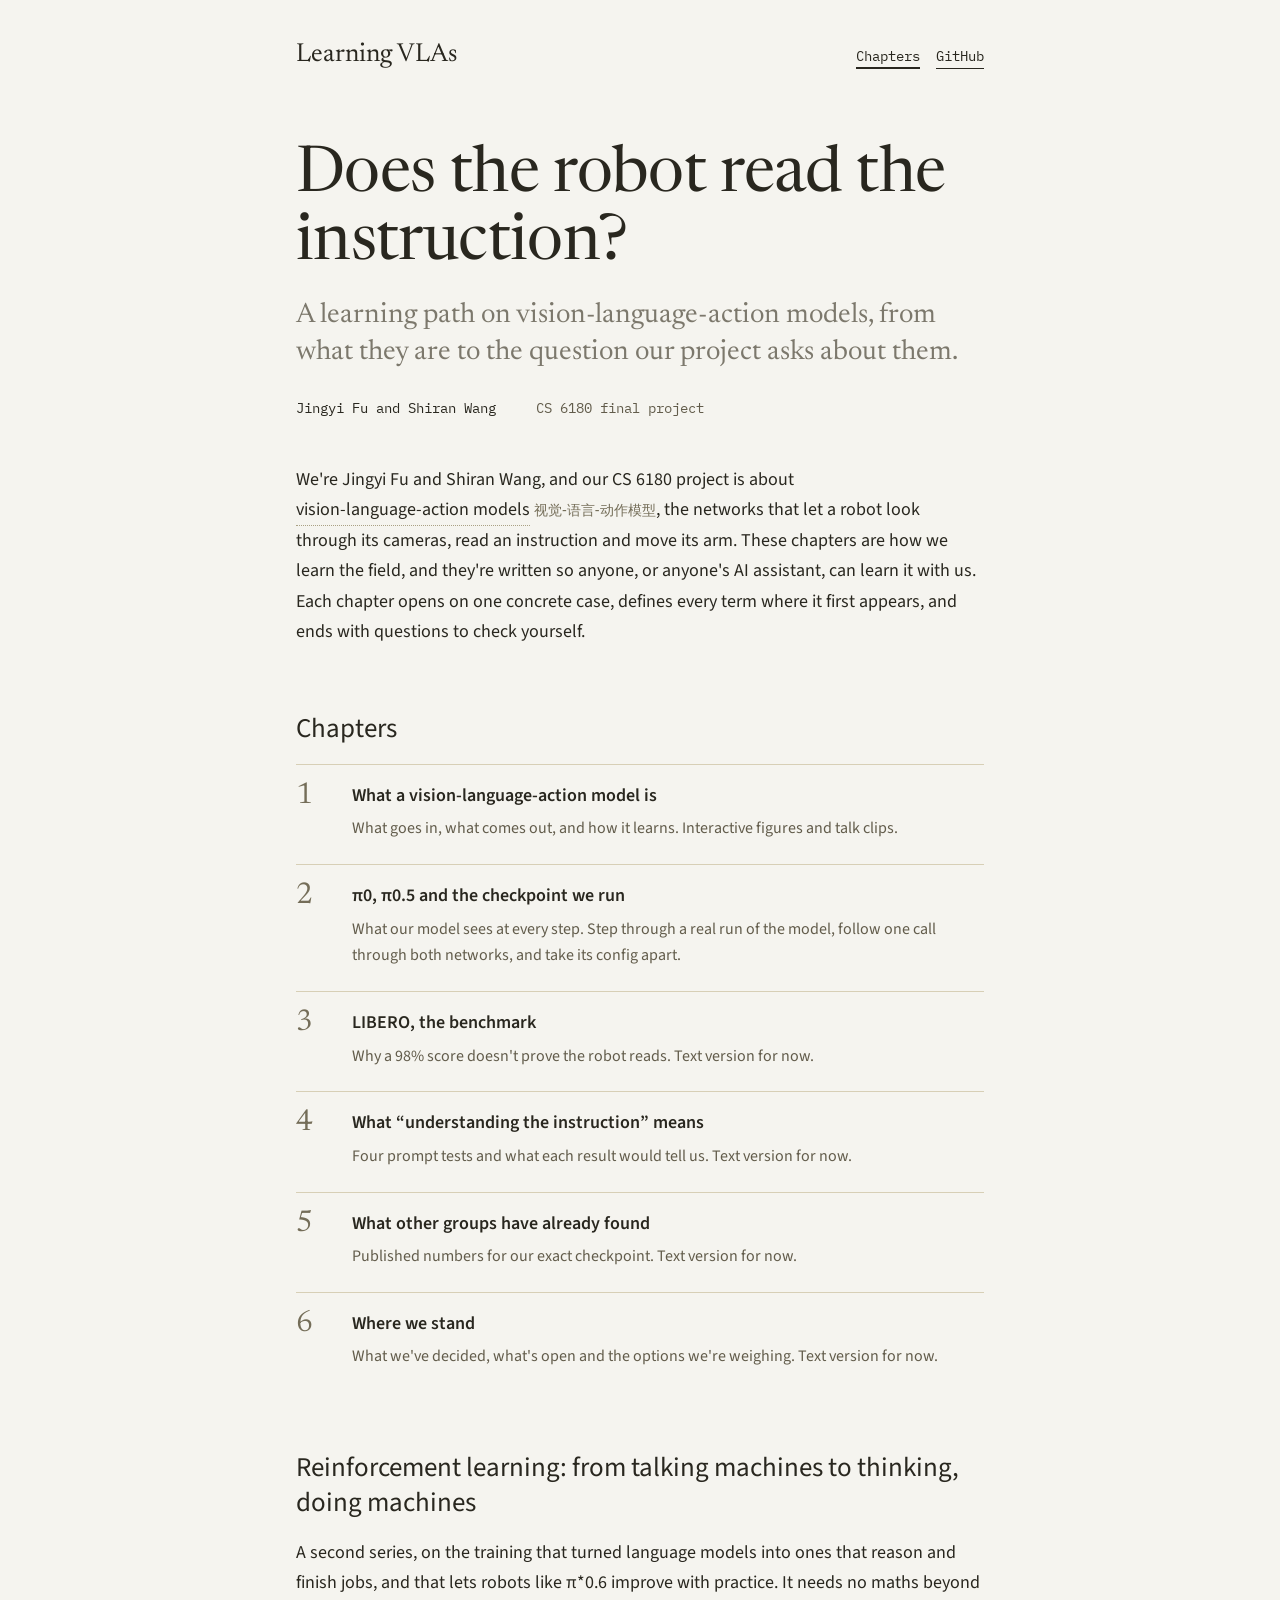
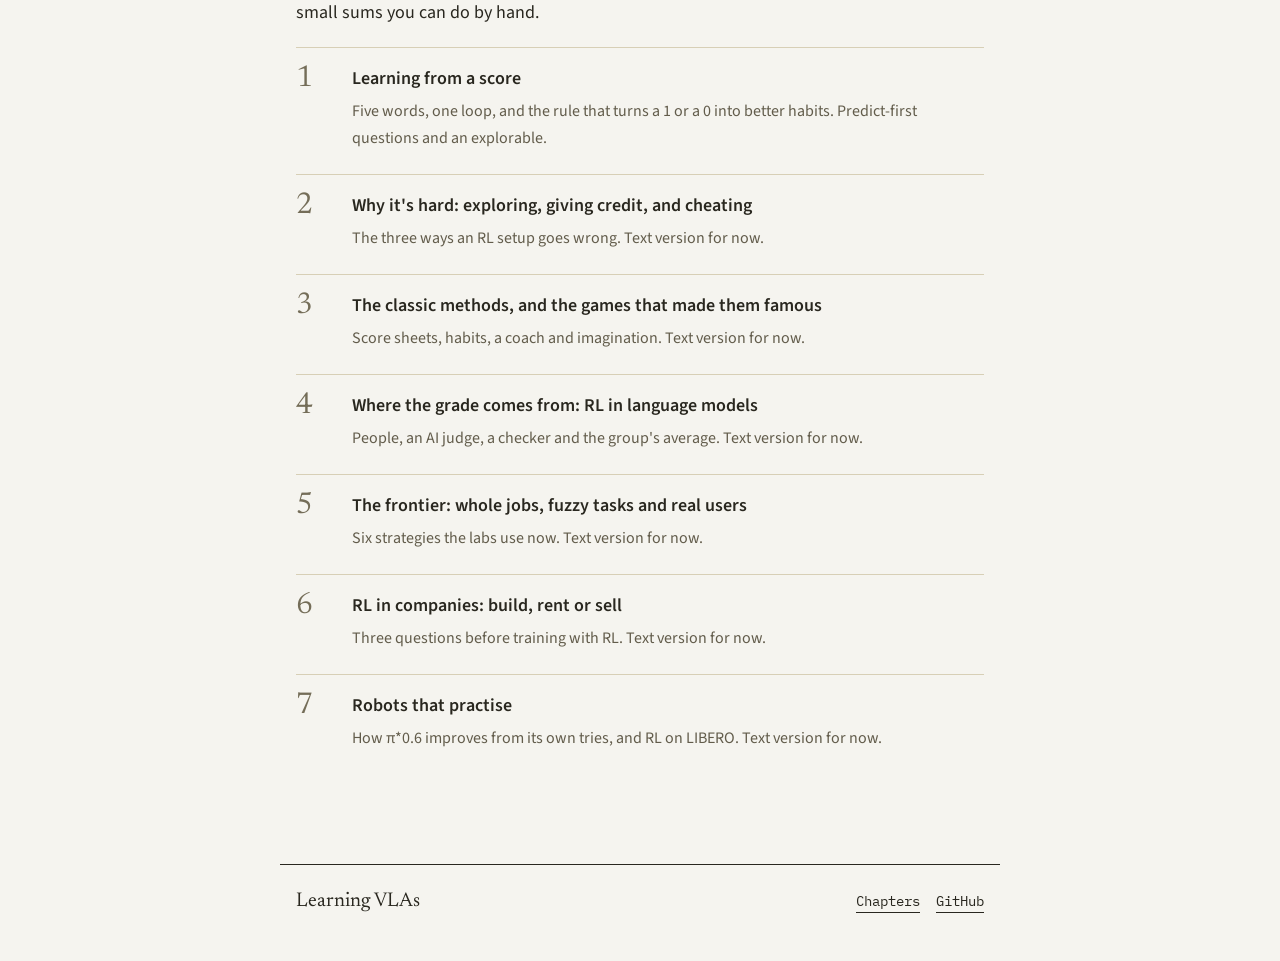
==== commit 92bc8c62: "RL series: seven chapters, sources library, and RL 1 as a watercolour web page - docs/learn/rl-01 to" ====
--- a/docs/index.html
+++ b/docs/index.html
@@ -37,6 +37,18 @@
     <li><span class="n">5</span><div><a class="t" href="https://github.com/blueif16/vla_final/blob/main/docs/learn/05-what-others-found.md">What other groups have already found</a><p>Published numbers for our exact checkpoint. Text version for now.</p></div></li>
     <li><span class="n">6</span><div><a class="t" href="https://github.com/blueif16/vla_final/blob/main/docs/learn/06-where-we-stand.md">Where we stand</a><p>What we've decided, what's open and the options we're weighing. Text version for now.</p></div></li>
   </ol>
+
+  <h2 id="rl">Reinforcement learning: from talking machines to thinking, doing machines</h2>
+  <p>A second series, on the training that turned language models into ones that reason and finish jobs, and that lets robots like π*0.6 improve with practice. It needs no maths beyond small sums you can do by hand.</p>
+  <ol class="toc-list">
+    <li><span class="n">1</span><div><a class="t" href="learn/rl-01-learning-from-a-score.html">Learning from a score</a><p>Five words, one loop, and the rule that turns a 1 or a 0 into better habits. Predict-first questions and an explorable.</p></div></li>
+    <li><span class="n">2</span><div><a class="t" href="https://github.com/blueif16/vla_final/blob/main/docs/learn/rl-02-why-its-hard.md">Why it's hard: exploring, giving credit, and cheating</a><p>The three ways an RL setup goes wrong. Text version for now.</p></div></li>
+    <li><span class="n">3</span><div><a class="t" href="https://github.com/blueif16/vla_final/blob/main/docs/learn/rl-03-classic-methods.md">The classic methods, and the games that made them famous</a><p>Score sheets, habits, a coach and imagination. Text version for now.</p></div></li>
+    <li><span class="n">4</span><div><a class="t" href="https://github.com/blueif16/vla_final/blob/main/docs/learn/rl-04-rl-in-language-models.md">Where the grade comes from: RL in language models</a><p>People, an AI judge, a checker and the group's average. Text version for now.</p></div></li>
+    <li><span class="n">5</span><div><a class="t" href="https://github.com/blueif16/vla_final/blob/main/docs/learn/rl-05-the-frontier.md">The frontier: whole jobs, fuzzy tasks and real users</a><p>Six strategies the labs use now. Text version for now.</p></div></li>
+    <li><span class="n">6</span><div><a class="t" href="https://github.com/blueif16/vla_final/blob/main/docs/learn/rl-06-rl-in-companies.md">RL in companies: build, rent or sell</a><p>Three questions before training with RL. Text version for now.</p></div></li>
+    <li><span class="n">7</span><div><a class="t" href="https://github.com/blueif16/vla_final/blob/main/docs/learn/rl-07-robots-that-practice.md">Robots that practise</a><p>How π*0.6 improves from its own tries, and RL on LIBERO. Text version for now.</p></div></li>
+  </ol>
 </main>
 
 <footer class="site-foot">
--- a/docs/assets/css/site.css
+++ b/docs/assets/css/site.css
@@ -436,3 +436,97 @@
 .ep-strip { width: 100%; height: auto; display: block; }
 .ep-strip .ep-tick { font: 11px var(--mono); fill: var(--ink-3); }
 @media (max-width: 760px) { .ep-bar { grid-template-columns: minmax(0, 1fr); } }
+
+/* =====================================================================================================
+   Emphasis, margin notes and multiple-choice checks (added 2026-11-12 with chapter 2). Reusable; chapter 1
+   doesn't use them yet. The budget and its sources are in the teaching-web skill, section "Emphasis".
+   ===================================================================================================== */
+
+/* ---------- a sentence the reader must keep (strong.key) ----------
+   Semibold plus a low neutral band, like a pencil mark. Never gold (gold means the model and its data flow, and
+   it is the hover colour of terms) and never an underline (links and terms are underlined). Never animated. */
+/* uppercase labels must not change names: π0 would become Π0, and pi05_base would become PI05_BASE */
+.label code, .pt-k code, .nocase { text-transform: none; }
+.key code { font-weight: 500; }
+.key { font-weight: 600; background: linear-gradient(transparent 60%, rgba(215, 207, 182, .75) 60%, rgba(215, 207, 182, .75) 92%, transparent 92%); -webkit-box-decoration-break: clone; box-decoration-break: clone; }
+
+/* ---------- one item of a set that is split across paragraphs or figures (h3.pt-k) ----------
+   <h3 class="pt-k"><span class="pt-n">1</span>of 2 changes · the training data</h3>, reads "1 of 2 changes". */
+.prose .pt-k { display: flex; align-items: center; gap: 9px; margin: 34px 0 8px; font: 600 12px/1.4 var(--mono); letter-spacing: .07em; text-transform: uppercase; color: var(--ink-2); }
+.pt-n, .prose ol.points > li::before, .side-pts > li::before { flex: none; display: inline-grid; place-items: center; width: 24px; height: 24px; border-radius: 50%; background: var(--ink); color: var(--bg); font: 600 12.5px/1 var(--mono); letter-spacing: 0; text-transform: none; }
+
+/* ---------- a short numbered list of things to keep, with the same badges (ol.points) ---------- */
+.prose ol.points { list-style: none; padding: 0; margin: 0 0 22px; counter-reset: pt; }
+.prose ol.points > li { counter-increment: pt; position: relative; padding-left: 40px; margin-bottom: 14px; }
+.prose ol.points > li::before { content: counter(pt); position: absolute; left: 0; top: 3px; }
+
+/* ---------- margin notes (.has-side > … + aside.side) ----------
+   The note comes right after the text it belongs to, so it reads in order without CSS and on phones. From 1240 px
+   it moves into the right margin, level with the top of its .has-side block; below that it stays in the flow,
+   open (no toggle). Keep each note shorter than the prose beside it so it never reaches a wide figure. */
+.has-side { position: relative; }
+.side { display: block; margin: -2px 0 26px; padding: 2px 0 4px 14px; border-left: 2px solid var(--line); font: 15px/1.5 var(--sans); color: var(--ink-2); }
+.side .label { margin-bottom: 6px; }
+.prose .side p { margin: 0 0 8px; }
+.prose .side p:last-child { margin-bottom: 0; }
+.side code { font-size: .9em; }
+@media (min-width: 1240px) {
+  .side { position: absolute; top: 4px; left: calc(100% + 36px); width: min(260px, calc(50vw - 414px)); margin: 0; }
+}
+/* small parts drawn in the figures' colours: white = text input, beige = everything else, gold = the model, green = actions */
+.chip { display: inline-block; font: 600 11.5px/1.35 var(--mono); padding: 4px 9px; border-radius: 8px; border: 1.5px solid var(--line); background: var(--box); color: var(--ink); }
+.chip.in { background: var(--white); border-color: var(--ink-3); }
+.chip.hot { background: var(--gold); border-color: var(--gold-edge); }
+.chip.act { background: var(--green-soft); border-color: var(--green); }
+.chip.out { background: var(--green); border-color: var(--green-dark); }
+.route { display: flex; flex-direction: column; align-items: flex-start; margin: 8px 0 10px; }
+.route .row { display: flex; gap: 6px; flex-wrap: wrap; }
+.route .down { display: flex; align-items: center; gap: 8px; min-height: 24px; padding-left: 16px; font: 11px/1.3 var(--mono); color: var(--ink-3); }
+.route .down svg { flex: none; width: 12px; height: 22px; }
+.route .down path { stroke: var(--gold-edge); fill: var(--gold-edge); stroke-width: 3; }
+.route .down.g path { stroke: var(--green-dark); fill: var(--green-dark); }
+/* in the flow on a wide-enough column, the route runs across instead of down */
+@media (min-width: 640px) and (max-width: 1239px) {
+  .route { flex-direction: row; flex-wrap: wrap; align-items: center; row-gap: 6px; }
+  .route .down { padding: 0 8px 0 4px; min-height: 0; gap: 4px; }
+  .route .down svg { transform: rotate(-90deg); margin: 0 5px; }
+}
+/* tokens to scale, in figure 2.3's colours: the two pictures in two tans, the sentence white with a dark edge */
+.tokbar { display: flex; height: 16px; margin: 8px 0 4px; border-radius: 4px; overflow: hidden; }
+.tokbar > span { display: block; height: 100%; }
+.tokbar .tb-a { flex: 256 0 0; background: #E3DBC4; }
+.tokbar .tb-b { flex: 256 0 0; background: #CDBF9C; }
+.tokbar .tb-w { flex: 20 0 0; background: #fff; box-shadow: inset 0 0 0 1.5px var(--ink); border-radius: 0 4px 4px 0; }
+.tokbar-key { display: flex; justify-content: space-between; gap: 10px; font: 11px/1.35 var(--mono); color: var(--ink-3); margin-bottom: 8px; }
+.tokbar-key b { color: var(--ink); font-weight: 600; }
+/* a few short rows that compare cases, e.g. three models side by side */
+.side-tbl { border-collapse: collapse; width: 100%; margin: 4px 0 8px; font-size: 14px; line-height: 1.35; }
+.side-tbl th { text-align: left; font: 600 11.5px/1.35 var(--mono); color: var(--ink); padding: 6px 8px 6px 0; vertical-align: top; white-space: nowrap; }
+.side-tbl td { padding: 6px 0; vertical-align: top; border-top: 0; }
+.side-tbl tr + tr > * { border-top: 1px solid var(--line); }
+.side-tbl svg { width: 30px; height: 12px; vertical-align: -1px; margin-right: 6px; }
+/* a numbered list inside a note, with the badges of h3.pt-k */
+.prose .side-pts { list-style: none; padding: 0; margin: 4px 0 8px; counter-reset: sp; }
+.prose .side-pts > li { counter-increment: sp; display: flex; align-items: flex-start; gap: 8px; margin-bottom: 6px; }
+.side-pts > li::before { content: counter(sp); width: 20px; height: 20px; font-size: 11px; margin-top: 1px; }
+
+/* ---------- multiple-choice checks (li.mcq in ol.quiz) ----------
+   Each option is a <details class="mcq-opt"> (the right one also has class "right"), all sharing one name, so
+   opening one closes the others. Opening an option is the reader's pick and shows why it is right or wrong.
+   Works without JavaScript; site.js only adds the "first try" line. Marks are neutral: ink for right,
+   dashed for wrong. */
+.prose .mcq-opts { list-style: none; padding: 0; margin: 6px 0 2px; counter-reset: opt; display: grid; gap: 8px; }
+.prose .mcq-opts > li { counter-increment: opt; margin: 0; }
+.quiz .mcq-opt > summary { list-style: none; position: relative; display: block; margin: 0; padding: 8px 14px 8px 46px; border: 1.5px solid var(--line); border-radius: 10px; background: var(--white); font: 16.5px/1.5 var(--sans); color: var(--ink); cursor: pointer; }
+.quiz .mcq-opt > summary::-webkit-details-marker { display: none; }
+.quiz .mcq-opt > summary::before { content: counter(opt, upper-alpha); position: absolute; left: 11px; top: 8px; width: 24px; height: 24px; box-sizing: border-box; border-radius: 50%; border: 1.5px solid var(--ink-3); display: grid; place-items: center; font: 600 12px/1 var(--mono); color: var(--ink-2); background: var(--white); }
+.quiz .mcq-opt > summary:hover { border-color: var(--tan); }
+.quiz .mcq-opt[open] > summary { margin: 0; border-style: dashed; border-color: var(--ink-3); border-radius: 10px 10px 0 0; }
+.quiz .mcq-opt[open] > summary::before { content: "\2715"; }
+.quiz .mcq-opt.right[open] > summary { border-style: solid; border-color: var(--ink); }
+.quiz .mcq-opt.right[open] > summary::before { content: "\2713"; background: var(--ink); border-color: var(--ink); color: var(--bg); }
+.quiz .mcq-opt > p { margin: 0; padding: 10px 14px 12px 46px; background: var(--box); border: 1.5px dashed var(--ink-3); border-top: 0; border-radius: 0 0 10px 10px; font-size: 15.5px; line-height: 1.55; }
+.quiz .mcq-opt.right > p { border-style: solid; border-color: var(--ink); }
+.quiz .mcq-first { margin: 8px 0 0; font: 12.5px/1.5 var(--mono); color: var(--ink-2); min-height: 0; }
+.quiz .mcq-first:empty { display: none; }
+.quiz-intro { font-size: 16.5px; color: var(--ink-2); }
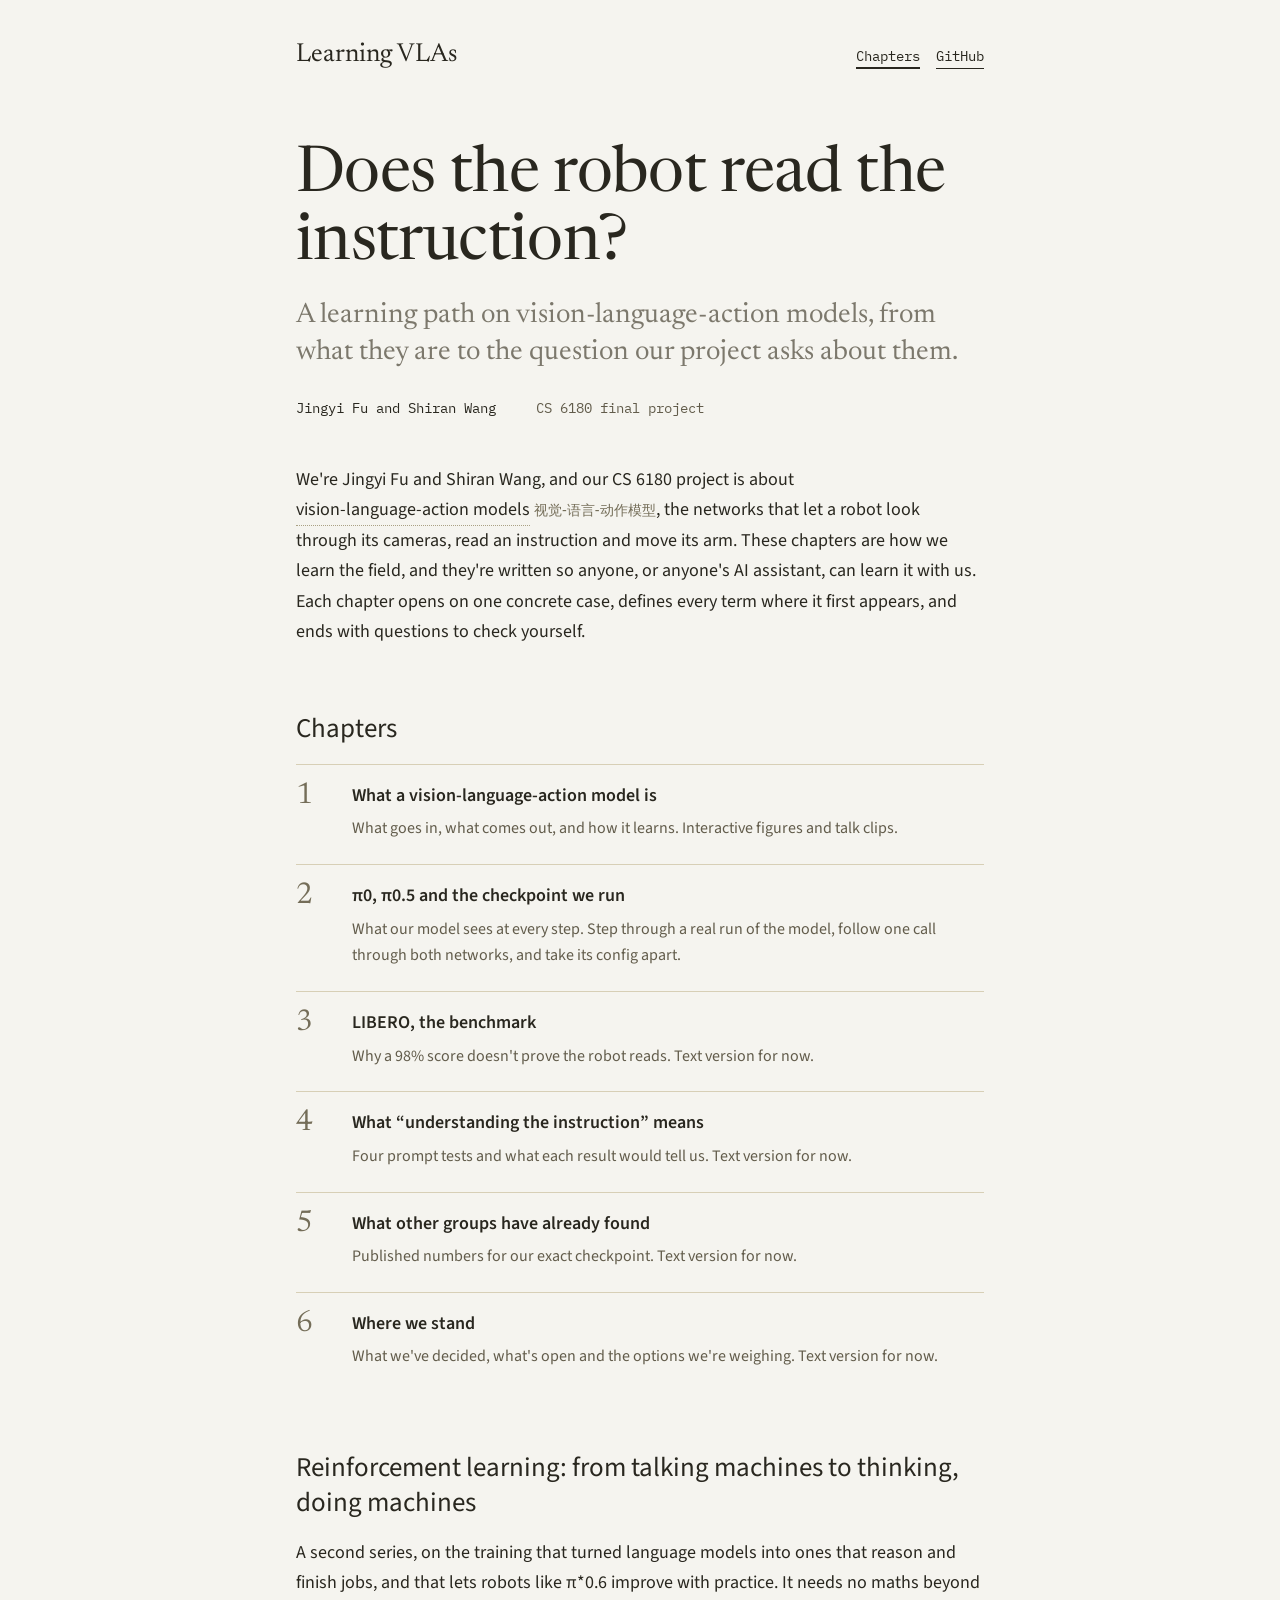
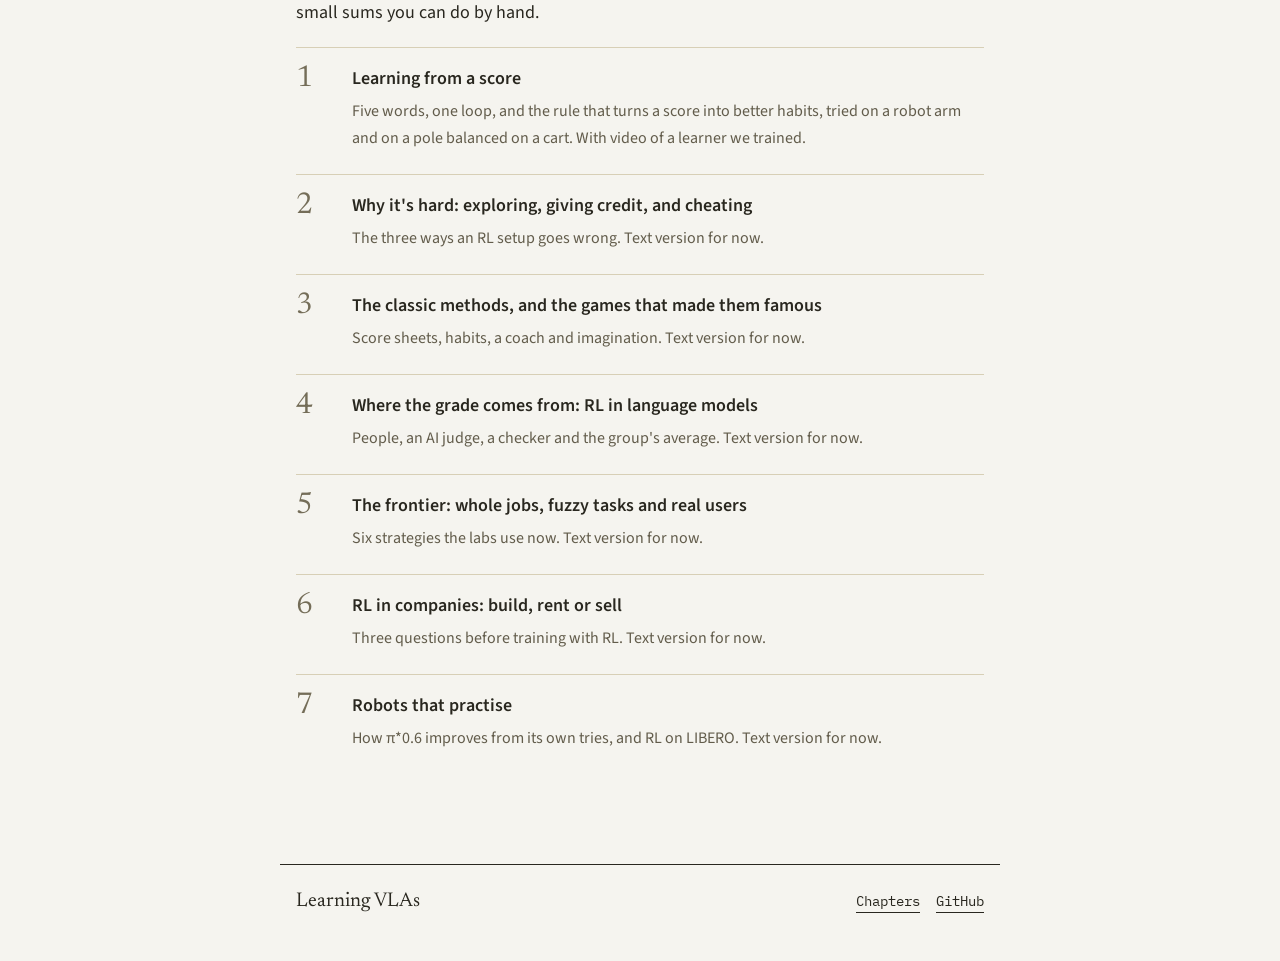
==== commit 50c711b0: "RL 1: CartPole as a second example, our own footage, a simpler explorable - RL 1 stays on RL itself:" ====
--- a/docs/index.html
+++ b/docs/index.html
@@ -41,7 +41,7 @@
   <h2 id="rl">Reinforcement learning: from talking machines to thinking, doing machines</h2>
   <p>A second series, on the training that turned language models into ones that reason and finish jobs, and that lets robots like π*0.6 improve with practice. It needs no maths beyond small sums you can do by hand.</p>
   <ol class="toc-list">
-    <li><span class="n">1</span><div><a class="t" href="learn/rl-01-learning-from-a-score.html">Learning from a score</a><p>Five words, one loop, and the rule that turns a 1 or a 0 into better habits. Predict-first questions and an explorable.</p></div></li>
+    <li><span class="n">1</span><div><a class="t" href="learn/rl-01-learning-from-a-score.html">Learning from a score</a><p>Five words, one loop, and the rule that turns a score into better habits, tried on a robot arm and on a pole balanced on a cart. With video of a learner we trained.</p></div></li>
     <li><span class="n">2</span><div><a class="t" href="https://github.com/blueif16/vla_final/blob/main/docs/learn/rl-02-why-its-hard.md">Why it's hard: exploring, giving credit, and cheating</a><p>The three ways an RL setup goes wrong. Text version for now.</p></div></li>
     <li><span class="n">3</span><div><a class="t" href="https://github.com/blueif16/vla_final/blob/main/docs/learn/rl-03-classic-methods.md">The classic methods, and the games that made them famous</a><p>Score sheets, habits, a coach and imagination. Text version for now.</p></div></li>
     <li><span class="n">4</span><div><a class="t" href="https://github.com/blueif16/vla_final/blob/main/docs/learn/rl-04-rl-in-language-models.md">Where the grade comes from: RL in language models</a><p>People, an AI judge, a checker and the group's average. Text version for now.</p></div></li>
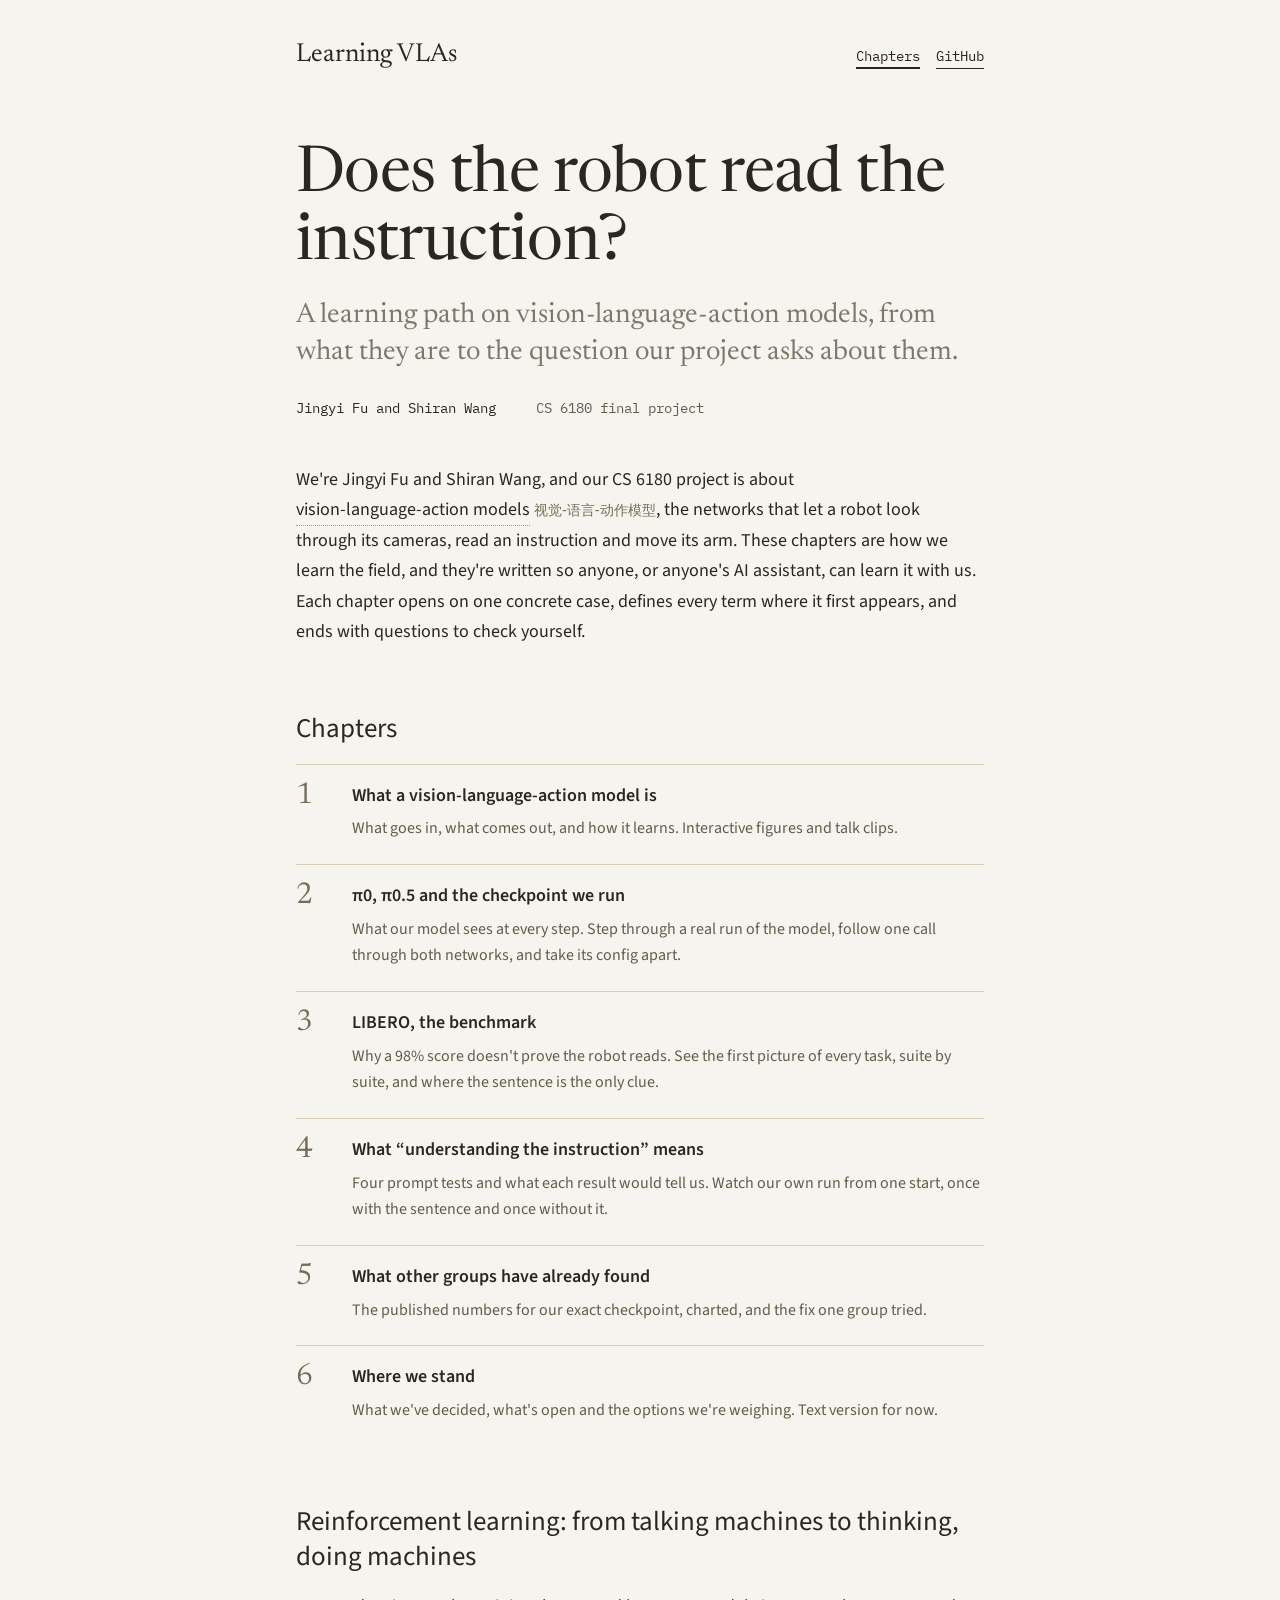
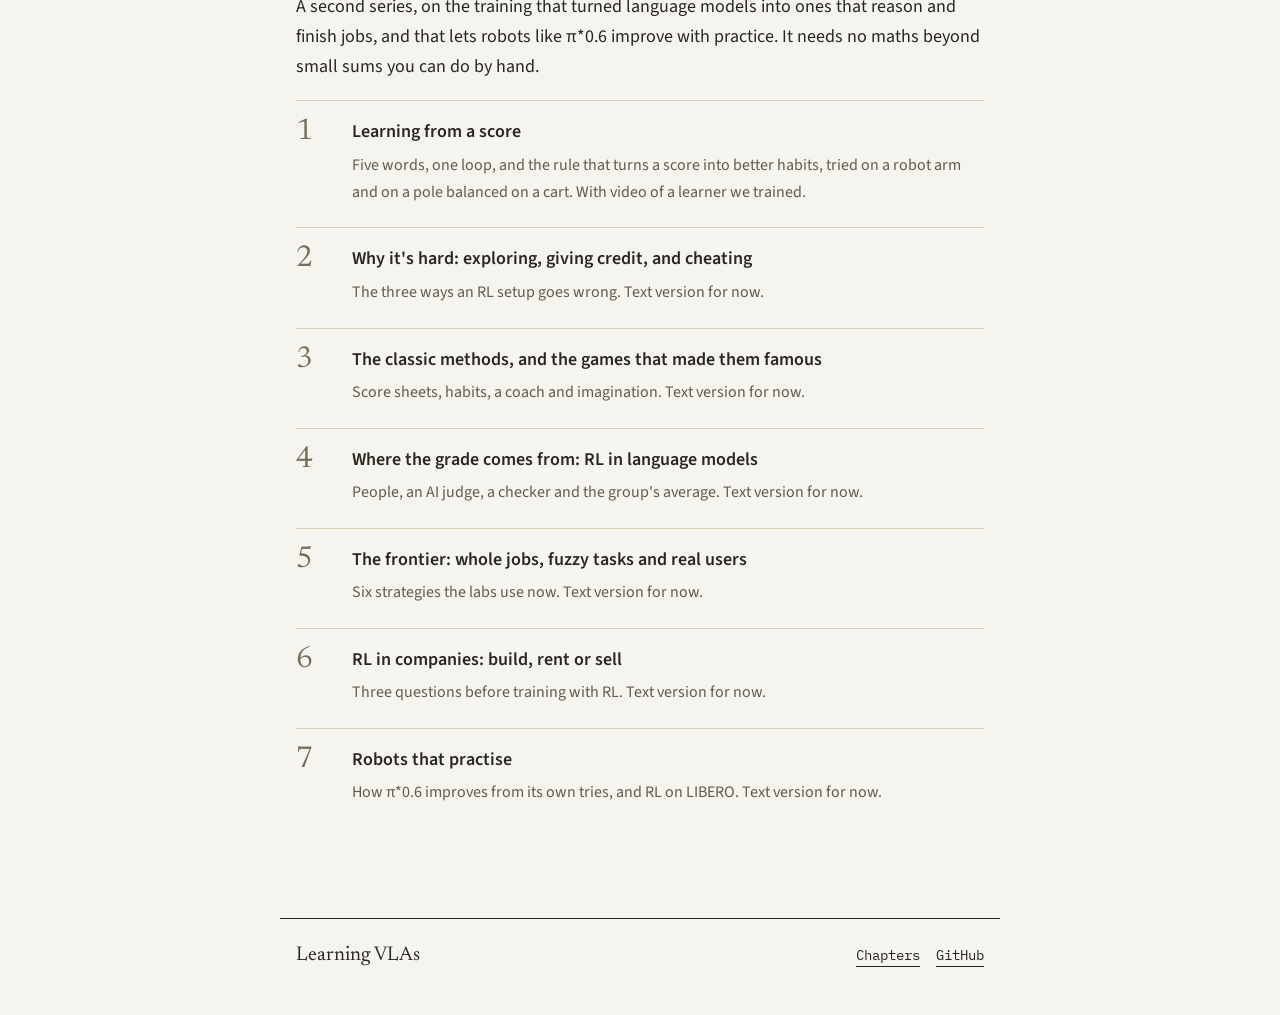
==== commit 6d211a35: "VLA chapters 3, 4 and 5 as web pages, with real pictures and our own footage Chapter 3 (LIBERO): the" ====
--- a/docs/index.html
+++ b/docs/index.html
@@ -32,9 +32,9 @@
   <ol class="toc-list">
     <li><span class="n">1</span><div><a class="t" href="learn/01-what-a-vla-is.html">What a vision-language-action model is</a><p>What goes in, what comes out, and how it learns. Interactive figures and talk clips.</p></div></li>
     <li><span class="n">2</span><div><a class="t" href="learn/02-pi0-and-pi05.html">π0, π0.5 and the checkpoint we run</a><p>What our model sees at every step. Step through a real run of the model, follow one call through both networks, and take its config apart.</p></div></li>
-    <li><span class="n">3</span><div><a class="t" href="https://github.com/blueif16/vla_final/blob/main/docs/learn/03-libero.md">LIBERO, the benchmark</a><p>Why a 98% score doesn't prove the robot reads. Text version for now.</p></div></li>
-    <li><span class="n">4</span><div><a class="t" href="https://github.com/blueif16/vla_final/blob/main/docs/learn/04-the-grounding-question.md">What “understanding the instruction” means</a><p>Four prompt tests and what each result would tell us. Text version for now.</p></div></li>
-    <li><span class="n">5</span><div><a class="t" href="https://github.com/blueif16/vla_final/blob/main/docs/learn/05-what-others-found.md">What other groups have already found</a><p>Published numbers for our exact checkpoint. Text version for now.</p></div></li>
+    <li><span class="n">3</span><div><a class="t" href="learn/03-libero.html">LIBERO, the benchmark</a><p>Why a 98% score doesn't prove the robot reads. See the first picture of every task, suite by suite, and where the sentence is the only clue.</p></div></li>
+    <li><span class="n">4</span><div><a class="t" href="learn/04-the-grounding-question.html">What “understanding the instruction” means</a><p>Four prompt tests and what each result would tell us. Watch our own run from one start, once with the sentence and once without it.</p></div></li>
+    <li><span class="n">5</span><div><a class="t" href="learn/05-what-others-found.html">What other groups have already found</a><p>The published numbers for our exact checkpoint, charted, and the fix one group tried.</p></div></li>
     <li><span class="n">6</span><div><a class="t" href="https://github.com/blueif16/vla_final/blob/main/docs/learn/06-where-we-stand.md">Where we stand</a><p>What we've decided, what's open and the options we're weighing. Text version for now.</p></div></li>
   </ol>
 
--- a/docs/assets/css/site.css
+++ b/docs/assets/css/site.css
@@ -530,3 +530,45 @@
 .quiz .mcq-first { margin: 8px 0 0; font: 12.5px/1.5 var(--mono); color: var(--ink-2); min-height: 0; }
 .quiz .mcq-first:empty { display: none; }
 .quiz-intro { font-size: 16.5px; color: var(--ink-2); }
+
+/* =====================================================================================================
+   Added 2026-11-13: real footage and real pictures on every page (moved here from the RL 1 watercolour layer so the
+   VLA chapters can use them too; watercolor.css still restyles them on watercolour pages).
+   .frame.clip > video[data-play=view|tap]: our own short clip; site.js adds the Play button (see its comment).
+   .frame > .media[data-yt]: one YouTube video as a figure (site.js puts the thumbnail and play button on it).
+   .duo: two pictures side by side, a .label under each. .cardgrid: clip cards in a visible grid instead of a rail.
+   .portrait: a small photo of a person beside its caption.
+   ===================================================================================================== */
+.frame.clip { position: relative; padding: 6px; }
+.frame.clip video { display: block; width: 100%; height: auto; border-radius: 8px; background: var(--frame); cursor: pointer; }
+.frame.clip .play { position: absolute; right: 18px; bottom: 18px; width: 64px; height: 64px; border-radius: 50%; border: 0; background: rgba(41, 39, 31, .82); color: #fff; font: 600 13px var(--mono); cursor: pointer; }
+.frame.clip .play[hidden] { display: none; }
+.frame.clip .play:focus-visible { outline: 3px solid var(--gold); outline-offset: 2px; }
+.frame > .media { aspect-ratio: 16 / 9; position: relative; overflow: hidden; border-radius: 8px; background: var(--frame); }
+.frame > .media > img { width: 100%; height: 100%; object-fit: cover; }
+.frame > .media iframe { position: absolute; inset: 0; width: 100%; height: 100%; border: 0; }
+.duo { display: grid; grid-template-columns: minmax(0, 1fr) minmax(0, 1fr); gap: 14px; align-items: start; }
+.duo > div { background: var(--card); border: 1px solid var(--line); border-radius: 12px; padding: 8px; }
+.duo img, .duo video { display: block; width: 100%; height: auto; border-radius: 8px; }
+.duo .label { margin: 8px 2px 2px; }
+.cardgrid { display: grid; grid-template-columns: repeat(3, minmax(0, 1fr)); gap: 14px; align-items: stretch; }
+.cardgrid .card { flex: none; }
+.portrait { display: grid; grid-template-columns: 170px minmax(0, 1fr); gap: 18px; align-items: center; }
+.portrait img { width: 100%; height: auto; border-radius: 12px; display: block; }
+.portrait figcaption { margin: 0; }
+@media (max-width: 760px) { .cardgrid { grid-template-columns: 1fr; } }
+@media (max-width: 560px) { .duo { grid-template-columns: 1fr; } .portrait { grid-template-columns: 110px minmax(0, 1fr); gap: 12px; } }
+
+/* =====================================================================================================
+   Added 2026-11-13 (from the chapter 3 and 4 pages, which each drew one): .predict, a question the reader answers
+   before the page does (the teaching skill's "predict first"). A label, the question in serif, a textarea that saves
+   nothing, and optionally a <details> to compare when the next paragraph doesn't give the answer. Every rule is
+   scoped to non-watercolour pages, because watercolor.css paints its own and sets no border.
+   ===================================================================================================== */
+body:not(.wc) .predict { margin: 28px 0; padding: 16px 20px 14px; background: var(--card); border: 1px solid var(--line); border-radius: 12px; }
+body:not(.wc) .predict .label { margin-bottom: 4px; }
+body:not(.wc) .prose .predict > p { margin: 0 0 10px; font: 400 21px/1.42 var(--serif); }
+body:not(.wc) .predict textarea { display: block; width: 100%; min-height: 3.2em; resize: vertical; box-sizing: border-box; font: 16px/1.5 var(--sans); color: var(--ink); background: var(--white); border: 1.5px dashed var(--line); border-radius: 8px; padding: 8px 10px; }
+body:not(.wc) .predict textarea:focus { outline: 2px solid var(--gold-edge); outline-offset: 1px; border-style: solid; }
+body:not(.wc) .predict details { margin-top: 10px; }
+body:not(.wc) .predict summary { cursor: pointer; font: 13px var(--mono); color: var(--ink-2); }
